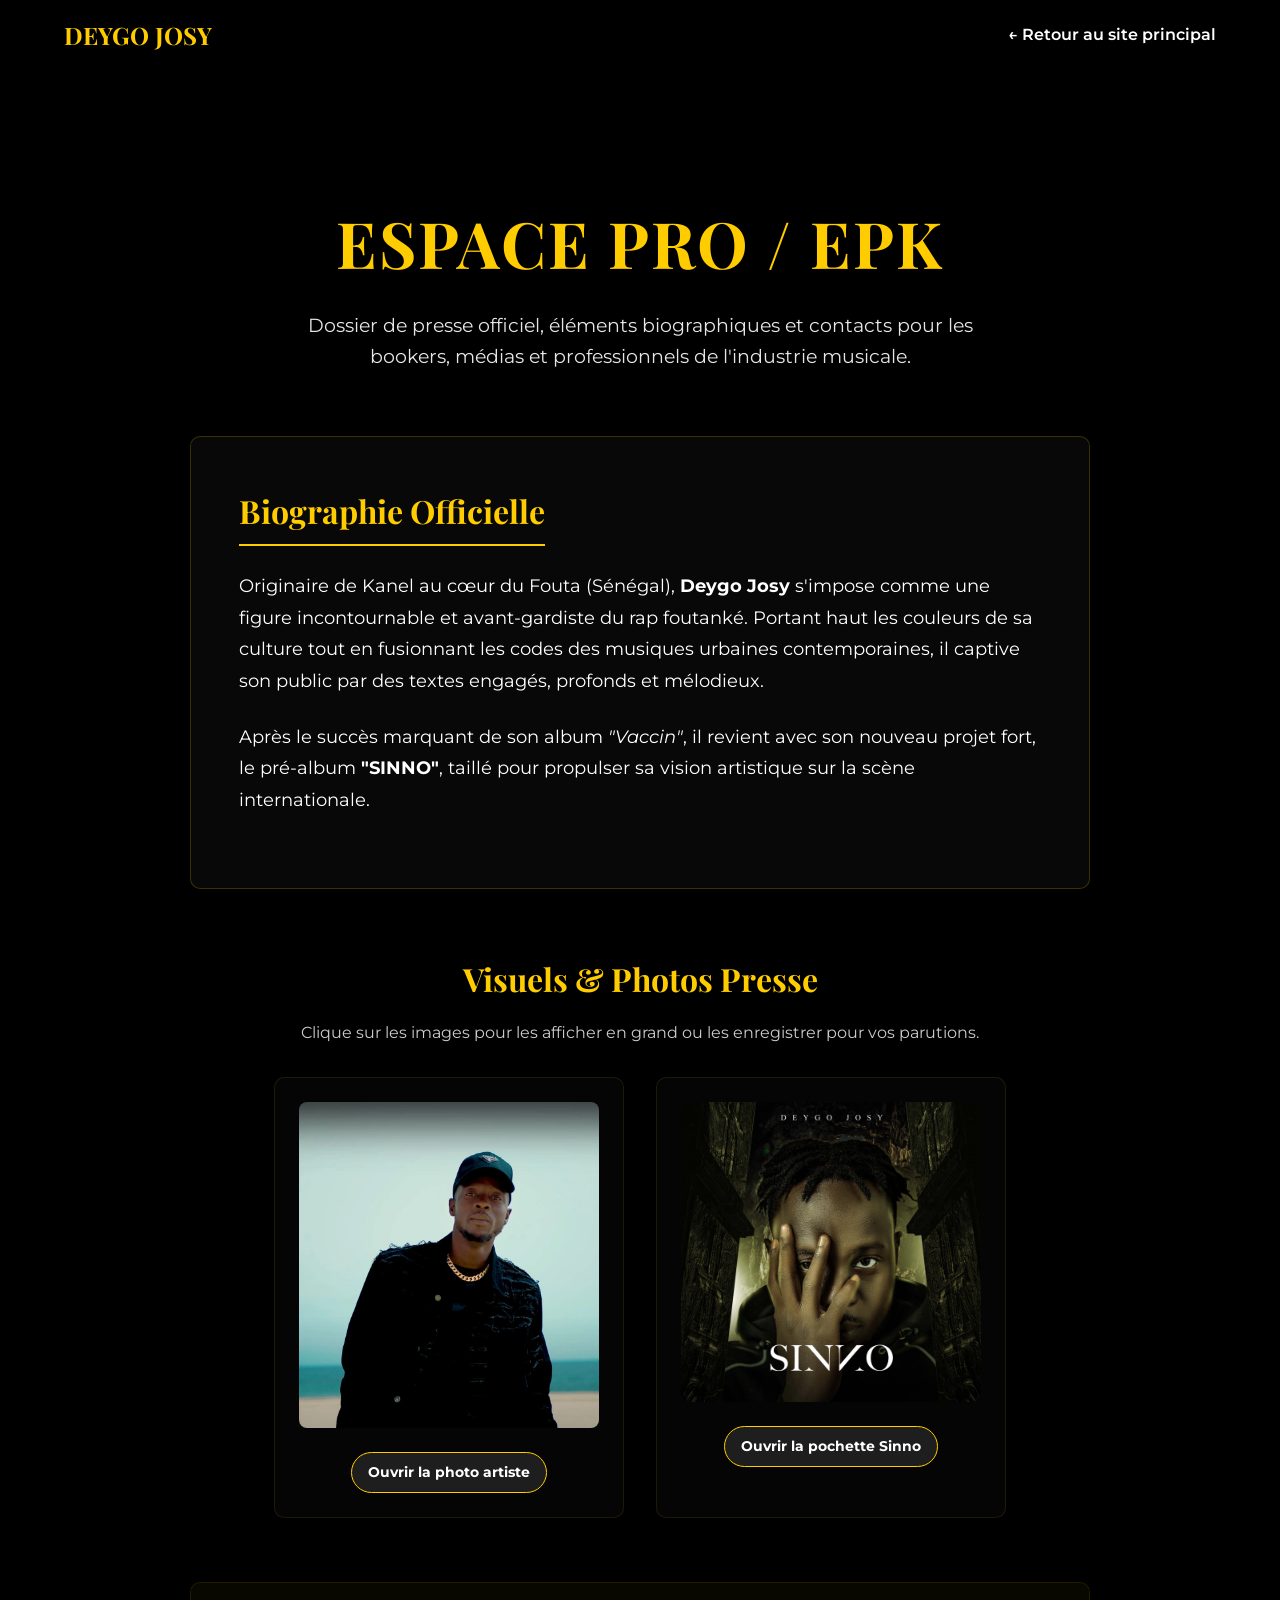
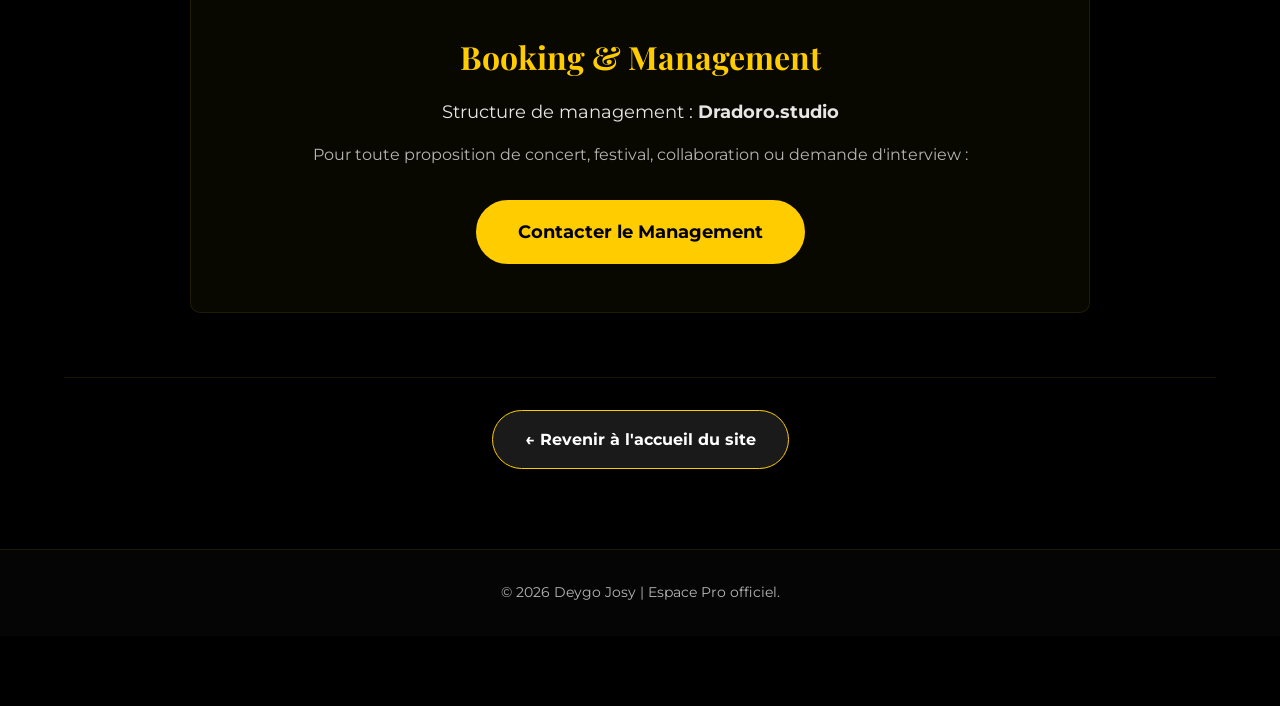
==== epk.html @ 1f8e326c "Add files via upload" ====
<!DOCTYPE html>
<html lang="fr" class="no-js">
<head>
    <meta charset="UTF-8">
    <meta name="viewport" content="width=device-width, initial-scale=1.0, maximum-scale=1.0, user-scalable=no">
    <title>Espace Pro & EPK | Deygo Josy</title>
    <meta name="description" content="Kit de presse officiel, biographie, éléments visuels et contacts professionnels pour les bookers, médias et organisateurs de concerts de Deygo Josy.">
    <meta name="theme-color" content="#000000">

    <link rel="stylesheet" href="style.css">
    <link rel="stylesheet" href="https://fonts.googleapis.com/css2?family=Montserrat:wght@400;700&family=Playfair+Display:wght@700&display=swap">
</head>
<body>
    <header>
        <div class="logo">
            <a href="index.html" style="color: var(--primary-color); text-decoration: none; font-family: var(--font-heading); font-size: 1.5rem; font-weight: bold;">DEYGO JOSY</a>
        </div>
        <nav class="main-nav" aria-label="Navigation secondaire">
            <ul>
                <li><a href="index.html">← Retour au site principal</a></li>
            </ul>
        </nav>
    </header>

    <main style="padding: 7rem 5% 5rem 5%;">
        <!-- Hero EPK -->
        <section style="text-align: center; margin-bottom: 4rem;">
            <h1 style="font-family: var(--font-heading); font-size: clamp(2.5rem, 5vw, 4rem); color: var(--primary-color); margin-bottom: 1rem; letter-spacing: 2px;">ESPACE PRO / EPK</h1>
            <p style="font-size: 1.2rem; opacity: 0.9; max-width: 700px; margin: 0 auto; line-height: 1.6;">Dossier de presse officiel, éléments biographiques et contacts pour les bookers, médias et professionnels de l'industrie musicale.</p>
        </section>

        <!-- Biographie Officielle -->
        <section style="max-width: 900px; margin: 0 auto 4rem auto; background: rgba(255,255,255,0.03); padding: 3rem; border-radius: var(--border-radius); border: 1px solid rgba(255,204,0,0.2);">
            <h2 style="font-family: var(--font-heading); color: var(--primary-color); font-size: 2rem; margin-bottom: 1.5rem; border-bottom: 2px solid var(--primary-color); display: inline-block; padding-bottom: 0.5rem;">Biographie Officielle</h2>
            <p style="margin-bottom: 1.5rem; line-height: 1.8; font-size: 1.1rem;">Originaire de Kanel au cœur du Fouta (Sénégal), <strong>Deygo Josy</strong> s'impose comme une figure incontournable et avant-gardiste du rap foutanké. Portant haut les couleurs de sa culture tout en fusionnant les codes des musiques urbaines contemporaines, il captive son public par des textes engagés, profonds et mélodieux.</p>
            <p style="margin-bottom: 1.5rem; line-height: 1.8; font-size: 1.1rem;">Après le succès marquant de son album <em>"Vaccin"</em>, il revient avec son nouveau projet fort, le pré-album <strong>"SINNO"</strong>, taillé pour propulser sa vision artistique sur la scène internationale.</p>
        </section>

        <!-- Section Visuels & Téléchargements HD -->
        <section style="max-width: 900px; margin: 0 auto 4rem auto; text-align: center;">
            <h2 style="font-family: var(--font-heading); color: var(--primary-color); font-size: 2rem; margin-bottom: 1rem;">Visuels & Photos Presse</h2>
            <p style="margin-bottom: 2rem; opacity: 0.8;">Clique sur les images pour les afficher en grand ou les enregistrer pour vos parutions.</p>
            
            <div style="display: flex; justify-content: center; gap: 2rem; flex-wrap: wrap;">
                <div style="flex: 1; min-width: 250px; max-width: 350px; background: rgba(255,255,255,0.02); padding: 1.5rem; border-radius: var(--border-radius); border: 1px solid rgba(255,204,0,0.1);">
                    <img src="images/deygo-josy.webp" alt="Deygo Josy Presse" style="width: 100%; border-radius: 8px; margin-bottom: 1rem;">
                    <a href="images/deygo-josy.webp" target="_blank" class="btn" style="background: rgba(255,255,255,0.1); color: white; font-size: 0.9rem; padding: 0.5rem 1rem; border: 1px solid var(--primary-color);">Ouvrir la photo artiste</a>
                </div>
                <div style="flex: 1; min-width: 250px; max-width: 350px; background: rgba(255,255,255,0.02); padding: 1.5rem; border-radius: var(--border-radius); border: 1px solid rgba(255,204,0,0.1);">
                    <img src="images/album-cover.webp" alt="Pochette Sinno" style="width: 100%; border-radius: 8px; margin-bottom: 1rem;">
                    <a href="images/album-cover.webp" target="_blank" class="btn" style="background: rgba(255,255,255,0.1); color: white; font-size: 0.9rem; padding: 0.5rem 1rem; border: 1px solid var(--primary-color);">Ouvrir la pochette Sinno</a>
                </div>
            </div>
        </section>

        <!-- Section Contacts Pro & Management -->
        <section style="max-width: 900px; margin: 0 auto 4rem auto; text-align: center; background: rgba(255,204,0,0.03); padding: 3rem; border-radius: var(--border-radius); border: 1px solid rgba(255,204,0,0.1);">
            <h2 style="font-family: var(--font-heading); color: var(--primary-color); font-size: 2rem; margin-bottom: 1rem;">Booking & Management</h2>
            <p style="font-size: 1.1rem; margin-bottom: 1rem; opacity: 0.9;">Structure de management : <strong>Dradoro.studio</strong></p>
            <p style="font-size: 1rem; margin-bottom: 2rem; opacity: 0.7;">Pour toute proposition de concert, festival, collaboration ou demande d'interview :</p>
            <a href="mailto:contact@deygojosy.com" class="btn btn-preorder" style="font-size: 1.1rem; padding: 1rem 2.5rem;">Contacter le Management</a>
        </section>

        <!-- Bouton de retour en bas de page -->
        <div style="text-align: center; margin-top: 4rem; padding-top: 2rem; border-top: 1px solid rgba(255,204,0,0.1);">
            <a href="index.html" class="btn" style="background: rgba(255,255,255,0.1); color: white; border: 1px solid var(--primary-color);">← Revenir à l'accueil du site</a>
        </div>
    </main>

    <footer style="background: #050505; padding: 2rem 5%; text-align: center; border-top: 1px solid rgba(255,204,0,0.1);">
        <p style="font-size: 0.85rem; opacity: 0.7;">© 2026 Deygo Josy | Espace Pro officiel.</p>
    </footer>
</body>
</html>
---- style.css ----
:root {
    --primary-color: #ffcc00;
    --secondary-color: #000;
    --text-color: #fff;
    --bg-color: #000;
    --header-bg: rgba(0, 0, 0, 0.8);
    --transition: all 0.3s ease; 
    --font-main: "Montserrat", sans-serif;
    --font-heading: "Playfair Display", serif;
    --border-radius: 10px;
    --box-shadow: 0 10px 30px rgba(255, 204, 0, 0.2);
    --focus-outline-color: var(--primary-color);
}

/* ===== BASE ===== */
* {
    margin: 0;
    padding: 0;
    box-sizing: border-box;
    -webkit-tap-highlight-color: transparent;
}

html {
    scroll-behavior: smooth;
}

body {
    font-family: var(--font-main);
    background-color: var(--bg-color);
    color: var(--text-color);
    line-height: 1.6;
    overflow-x: hidden;
    padding-top: 80px; 
    padding-bottom: 70px; 
    -webkit-font-smoothing: antialiased;
    -moz-osx-font-smoothing: grayscale; 
}

a:focus-visible,
button:focus-visible,
input:focus-visible,
select:focus-visible,
textarea:focus-visible,
[tabindex]:not([tabindex="-1"]):focus-visible {
    outline: 3px solid var(--focus-outline-color);
    outline-offset: 2px;
    box-shadow: 0 0 0 5px rgba(255, 204, 0, 0.3); 
}

.sr-only {
    position: absolute;
    width: 1px;
    height: 1px;
    padding: 0;
    margin: -1px;
    overflow: hidden;
    clip: rect(0, 0, 0, 0);
    white-space: nowrap;
    border-width: 0;
}

/* ===== LOADER ===== */
.loader {
    position: fixed;
    top: 0;
    left: 0;
    width: 100%;
    height: 100%;
    background: var(--bg-color);
    display: flex;
    flex-direction: column; 
    justify-content: center;
    align-items: center;
    z-index: 9999;
    transition: opacity 0.5s ease, visibility 0.5s ease; 
}

.loader-spinner {
    border: 5px solid rgba(255, 204, 0, 0.3);
    border-radius: 50%;
    border-top: 5px solid var(--primary-color);
    width: 50px;
    height: 50px;
    animation: spin 1s linear infinite;
}

@keyframes spin {
    0% { transform: rotate(0deg); }
    100% { transform: rotate(360deg); }
}

/* ===== HEADER ===== */
header {
    position: fixed;
    top: 0;
    width: 100%;
    padding: 1rem 5%; 
    display: flex;
    justify-content: space-between; 
    align-items: center;
    background: var(--header-bg);
    backdrop-filter: blur(10px);
    -webkit-backdrop-filter: blur(10px);
    z-index: 1000;
    transition: padding 0.3s ease; 
}

.logo img {
    height: var(--logo-height, 50px); 
    transition: height 0.3s ease;
}

/* ===== MENU BURGER ===== */
.burger-menu { 
    display: flex; 
    margin-left: auto; 
    align-items: center;
}

.burger-btn {
    background: transparent;
    border: none;
    cursor: pointer;
    display: none; 
    flex-direction: column;
    justify-content: space-around; 
    width: 25px;
    height: 20px; 
    padding: 0;
    position: relative; 
    z-index: 1005; 
}

.burger-line {
    display: block;
    width: 100%;
    height: 2px;
    background: var(--text-color);
    transition: transform 0.3s ease, opacity 0.3s ease; 
    transform-origin: center;
}

.main-nav {
    z-index: 1004; 
}
.main-nav ul {
    display: flex;
    gap: 2rem;
    list-style: none;
}

.main-nav a {
    color: var(--text-color);
    text-decoration: none;
    font-weight: 600;
    position: relative;
    padding: 0.5rem 0;
    transition: color 0.3s ease; 
}

.main-nav a::after {
    content: "";
    position: absolute;
    bottom: 0;
    left: 0;
    width: 0;
    height: 2px;
    background: var(--primary-color);
    transition: width 0.3s ease;
}

.main-nav a:hover, .main-nav a:focus-visible {
    color: var(--primary-color); 
}
.main-nav a:hover::after, .main-nav a:focus-visible::after {
    width: 100%;
}

.burger-btn[aria-expanded="true"] .burger-line:nth-child(1) {
    transform: translateY(7px) rotate(45deg); 
}
.burger-btn[aria-expanded="true"] .burger-line:nth-child(2) {
    opacity: 0;
}
.burger-btn[aria-expanded="true"] .burger-line:nth-child(3) {
    transform: translateY(-7px) rotate(-45deg); 
}

.nav-overlay {
    position: fixed;
    top: 0;
    left: 0;
    width: 100%;
    height: 100%;
    background: rgba(0, 0, 0, 0.7);
    backdrop-filter: blur(3px);
    -webkit-backdrop-filter: blur(3px);
    z-index: 1003; 
    opacity: 0;
    visibility: hidden;
    transition: opacity 0.3s ease, visibility 0.3s ease;
}
.nav-overlay.active {
    opacity: 1;
    visibility: visible;
}

/* ===== HERO SECTION ===== */
.hero {
    min-height: 100vh;
    display: flex;
    align-items: center;
    justify-content: center;
    text-align: center;
    position: relative;
    background: linear-gradient(rgba(0, 0, 0, 0.7), rgba(0, 0, 0, 0.7)),
        url("images/background.webp") no-repeat center center/cover; 
    padding: 2rem 5%;
}

.hero h1 {
    font-family: var(--font-heading);
    font-size: clamp(2.5rem, 6vw, 4.5rem); 
    color: var(--text-color); 
    margin-bottom: 1rem;
    letter-spacing: 3px;
    line-height: 1.2;
    text-shadow: 2px 2px 4px rgba(0,0,0,0.5); 
}

.subtitle {
    font-size: clamp(1rem, 3vw, 1.3rem);
    opacity: 0.9;
    margin-bottom: 1.5rem;
}
#countdown { 
    display: inline-block; 
}

.cta-buttons {
    display: flex;
    gap: 1rem;
    justify-content: center;
    margin-top: 2rem;
    flex-wrap: wrap;
}

.btn {
    display: inline-block;
    padding: 1rem 2rem;
    border-radius: 50px;
    font-weight: 700;
    cursor: pointer;
    transition: var(--transition); 
    text-decoration: none;
    text-align: center;
    border: 2px solid transparent; 
    -webkit-appearance: none;
    -moz-appearance: none;
    appearance: none;
}

.btn-preorder {
    background: var(--primary-color);
    color: var(--secondary-color);
    border-color: var(--primary-color);
}

.btn:hover, .btn:focus-visible {
    transform: translateY(-3px);
    box-shadow: 0 5px 15px rgba(255, 204, 0, 0.4);
}
.btn-preorder:hover, .btn-preorder:focus-visible {
    background: #e6b800; 
    border-color: #e6b800;
}

/* ===== MUSIC SECTION ===== */
.music-section {
    padding: 4rem 5%;
}
.music-section h2 { 
    text-align: center;
    font-family: var(--font-heading);
    font-size: clamp(2rem, 5vw, 3rem);
    margin-bottom: 2rem;
    color: var(--primary-color);
}

.project-header {
    text-align: center;
    margin-bottom: 2.5rem;
}

.project-header h3 {
    font-family: var(--font-main);
    color: var(--text-color);
    font-size: 1.5rem;
    display: inline-block;
    border-bottom: 2px solid var(--primary-color);
    padding-bottom: 0.5rem;
    text-transform: uppercase;
    letter-spacing: 1px;
}

.track-grid {
    display: grid;
    grid-template-columns: repeat(auto-fit, minmax(280px, 1fr)); 
    gap: 2rem; 
}

.track-card {
    background: rgba(255, 255, 255, 0.05);
    padding: 1.5rem;
    border-radius: var(--border-radius);
    transition: transform 0.3s ease, background-color 0.3s ease; 
    cursor: pointer;
    display: flex;
    flex-direction: column;
    align-items: center; 
    text-align: center;
}

.track-card:hover, .track-card:focus-within { 
    transform: translateY(-5px) scale(1.02); 
    background: rgba(255, 255, 255, 0.1);
}
.track-card .track-number {
    font-size: 1.2rem;
    font-weight: bold;
    color: var(--primary-color);
    margin-bottom: 0.5rem;
}
.track-card h3 {
    font-family: var(--font-main);
    font-size: 1.3rem;
    margin-bottom: 1rem;
    color: var(--text-color);
}

.track-card .play-btn {
    background: var(--primary-color);
    color: var(--secondary-color);
    border: none;
    padding: 0.7rem 1.8rem; 
    border-radius: 50px;
    font-weight: 600;
    cursor: pointer;
    transition: opacity 0.3s ease, transform 0.3s ease; 
    margin-top: auto; 
    -webkit-appearance: none;
    -moz-appearance: none;
    appearance: none;
}

.track-card .play-btn:hover, .track-card .play-btn:focus-visible {
    opacity: 0.85;
    transform: scale(1.05);
}

/* ===== VIDEOS SECTION ===== */
.videos-section {
    padding: 4rem 5%;
    background: linear-gradient(to bottom, #111111, #000000);
}

.videos-section h2 {
    text-align: center;
    font-family: var(--font-heading);
    font-size: clamp(2rem, 5vw, 3rem);
    margin-bottom: 3rem;
    color: var(--primary-color);
}

.videos-grid.main-video {
    display: flex;
    justify-content: center;
    align-items: center;
    max-width: 900px; 
    margin: 0 auto 2rem auto; 
}

.secondary-videos-grid {
    display: grid;
    grid-template-columns: 1fr 1fr; 
    gap: 2rem;
    max-width: 750px; 
    margin: 0 auto;
}

.video-container {
    width: 100%;
    position: relative;
    padding-bottom: 56.25%; 
    height: 0;
    overflow: hidden;
    border-radius: var(--border-radius);
    box-shadow: 0 10px 30px rgba(0, 0, 0, 0.8);
    border: 2px solid rgba(255, 204, 0, 0.2);
    transition: transform 0.3s ease, box-shadow 0.3s ease;
}

.video-container:hover {
    transform: translateY(-5px);
    box-shadow: 0 15px 40px rgba(255, 204, 0, 0.15);
}

.video-container iframe {
    position: absolute;
    top: 0;
    left: 0;
    width: 100%;
    height: 100%;
}

/* ===== CONCERTS SECTION ===== */
.concerts-section {
    padding: 5rem 5%;
    background: #000000;
}

.concerts-section h2 {
    text-align: center;
    font-family: var(--font-heading);
    font-size: clamp(2rem, 5vw, 3rem);
    margin-bottom: 3rem;
    color: var(--primary-color);
}

.concerts-container {
    max-width: 900px;
    margin: 0 auto;
    background: rgba(255, 255, 255, 0.02);
    padding: 2rem;
    border-radius: var(--border-radius);
    border: 1px solid rgba(255, 204, 0, 0.1);
}

/* ===== ABOUT SECTION ===== */
.about-section {
    padding: 5rem 5%;
    background: linear-gradient(to bottom, #0a0a0a, #1a1a1a); 
    position: relative;
    overflow: hidden; 
}

.about-container {
    max-width: 1200px;
    margin: 0 auto;
    display: flex;
    align-items: center;
    gap: 4rem;
    position: relative;
    z-index: 2;
}

.artist-photo-wrapper {
    position: relative;
    flex: 1;
    max-width: 400px; 
}

.artist-photo {
    width: 100%;
    border-radius: 15px; 
    box-shadow: 0 15px 35px rgba(0, 0, 0, 0.6); 
    position: relative;
    z-index: 2;
    border: 3px solid var(--primary-color);
    transform: rotate(-3deg);
    transition: transform 0.5s cubic-bezier(0.25, 0.8, 0.25, 1); 
}

.artist-photo:hover, .artist-photo-wrapper:focus-within .artist-photo { 
    transform: rotate(0deg) scale(1.03);
}

.photo-glow {
    position: absolute;
    width: 100%;
    height: 100%;
    background: radial-gradient(
        circle,
        rgba(255, 204, 0, 0.25) 0%, 
        rgba(255, 204, 0, 0) 70%
    );
    top: 50%; 
    left: 50%;
    transform: translate(-50%, -50%); 
    border-radius: 15px;
    animation: pulse 3s infinite alternate ease-in-out; 
    z-index: 1; 
}

.about-content {
    flex: 1.2; 
    color: white;
}

.about-content h2 {
    font-family: var(--font-heading);
    font-size: clamp(2.5rem, 5vw, 3.5rem);
    color: var(--primary-color);
    margin-bottom: 0.5rem;
    letter-spacing: 2px;
}

.gold-divider {
    width: 100px;
    height: 3px;
    background: var(--primary-color);
    margin: 1rem 0 1.5rem; 
}

.artist-origin {
    font-style: italic;
    opacity: 0.8;
    margin-bottom: 2rem;
    font-size: 1.1rem;
}

.bio-text p {
    margin-bottom: 1.5rem;
    line-height: 1.8;
    font-size: 1.1rem;
}

.bio-text strong {
    color: var(--primary-color);
    font-weight: 700; 
}

.cultural-pattern {
    margin-top: 2rem;
    height: 10px;
    background: repeating-linear-gradient(
        45deg, 
        var(--primary-color),
        var(--primary-color) 10px,
        transparent 10px,
        transparent 20px
    );
    opacity: 0.7;
}

/* ===== FOOTER ===== */
footer {
    background: #050505; 
    padding: 3rem 5%;
    text-align: center;
    border-top: 1px solid rgba(255,204,0,0.1); 
}

.contact-info {
    margin-bottom: 2.5rem;
}

.contact-info h3 {
    font-family: var(--font-heading);
    color: var(--primary-color);
    font-size: 1.3rem;
    margin-bottom: 0.5rem;
}

.contact-info a {
    color: var(--text-color);
    text-decoration: none;
    font-size: 1.1rem;
    transition: color 0.3s ease;
}

.contact-info a:hover, .contact-info a:focus-visible {
    color: var(--primary-color);
}

.social-links {
    display: flex;
    justify-content: center;
    gap: 1.5rem; 
    margin-bottom: 1.5rem; 
}

.social-links a { 
    display: inline-block; 
    border-radius: 50%; 
}
.social-links img {
    width: 40px;
    height: 40px;
    transition: transform 0.3s ease, opacity 0.3s ease; 
}

.social-links a:hover img, .social-links a:focus-visible img {
    transform: scale(1.15); 
    opacity: 0.8;
}

.copyright {
    font-size: 0.85rem; 
    opacity: 0.7;
}

/* --- MINI LECTEUR PERSISTANT --- */
.mini-player {
    position: fixed;
    bottom: 0;
    left: 0;
    width: 100%;
    height: 70px; 
    background: rgba(10, 10, 10, 0.95); 
    backdrop-filter: blur(10px);
    -webkit-backdrop-filter: blur(10px);
    z-index: 1002;
    display: flex;
    align-items: center;
    justify-content: space-between;
    padding: 0 1rem; 
    border-top: 1px solid var(--primary-color);
    transition: opacity 0.4s ease, transform 0.4s ease; 
    opacity: 0;
    transform: translateY(100%); 
    pointer-events: none;
    cursor: pointer;
}

.mini-player.active {
    opacity: 1;
    transform: translateY(0); 
    pointer-events: all;
}

.mini-player .track-info {
    display: flex; 
    align-items: center; 
    flex-grow: 1;
    gap: 10px;
    overflow: hidden; 
}

.mini-player .track-cover {
    width: 50px; 
    height: 50px;
    border-radius: 4px; 
    object-fit: cover; 
    flex-shrink: 0; 
}

.mini-player .track-info div { 
    display: flex;
    flex-direction: column;
    justify-content: center; 
    overflow: hidden; 
}

.mini-player h4 {
    margin: 0;
    font-size: 0.9em;
    color: var(--text-color);
    white-space: nowrap;
    overflow: hidden;
    text-overflow: ellipsis;
}

.mini-player p {
    margin: 0;
    font-size: 0.75em;
    color: rgba(255, 255, 255, 0.7); 
    white-space: nowrap;
}

.mini-player .play-pause-btn {
    background: none;
    border: none;
    color: var(--primary-color);
    font-size: 2rem;
    cursor: pointer;
    margin-left: 1rem; 
    padding: 0.5rem; 
    transition: transform 0.2s ease, color 0.2s ease;
    line-height: 1; 
}

.mini-player .play-pause-btn:hover, .mini-player .play-pause-btn:focus-visible {
    transform: scale(1.1);
    color: #fff; 
}

/* --- LECTEUR COMPLET STYLE SPOTIFY --- */
.spotify-player {
    position: fixed;
    top: 0; 
    left: 0;
    width: 100%;
    height: 100%;
    background: rgba(0, 0, 0, 0.97); 
    backdrop-filter: blur(20px); 
    -webkit-backdrop-filter: blur(20px);
    padding: 2rem; 
    z-index: 1003;
    transition: opacity 0.4s ease-out, transform 0.4s ease-out; 
    opacity: 0;
    transform: scale(1.1); 
    pointer-events: none;
    display: flex;
    flex-direction: column;
    align-items: center;
    justify-content: center;
}

.spotify-player.active {
    opacity: 1;
    transform: scale(1);
    pointer-events: all;
}

.spotify-player .player-content {
    max-width: 500px; 
    width: 90%; 
    background: rgba(20, 20, 20, 0.5); 
    padding: 2rem;
    border-radius: var(--border-radius);
    box-shadow: 0 10px 40px rgba(0,0,0,0.5);
    display: flex;
    flex-direction: column;
    gap: 1.5rem;
    align-items: center;
    position: relative; 
}

.spotify-player .close-player {
    background: none;
    border: none;
    color: white;
    font-size: 2.2rem;
    position: absolute;
    top: 1rem;
    right: 1rem;
    cursor: pointer;
    transition: transform 0.3s ease, color 0.3s ease;
    z-index: 10; 
    padding: 0.5rem; 
    line-height: 1;
}

.spotify-player .close-player:hover, .spotify-player .close-player:focus-visible {
    color: var(--primary-color);
    transform: rotate(90deg) scale(1.1);
}

.spotify-player .track-info {
    display: flex;
    flex-direction: column;
    align-items: center;
    gap: 1rem;
    margin-bottom: 1rem; 
    text-align: center;
}

.spotify-player .track-cover {
    width: 150px; 
    height: 150px;
    border-radius: var(--border-radius);
    box-shadow: 0 8px 25px rgba(0, 0, 0, 0.5); 
    object-fit: cover; 
    margin-bottom: 1rem; 
}

.spotify-player .track-info h3 { 
    font-size: clamp(1.5rem, 4vw, 2em);
    margin-top: 0; 
    color: var(--text-color);
}

.spotify-player .track-info p { 
    font-size: clamp(1rem, 3vw, 1.2em);
    color: rgba(255, 255, 255, 0.8);
    margin-top: -0.5rem; 
}

#playerAudio { 
    width: 100%;
    max-width: 400px; 
    margin-top: 1rem;
}

#playerAudio::-webkit-media-controls-panel,
#playerAudio::-webkit-media-controls-enclosure,
#playerAudio::-webkit-media-controls {
    display: none !important;
    -webkit-appearance: none;
}

.spotify-player .player-controls {
    display: flex;
    justify-content: center;
    align-items: center; 
    gap: 2rem; 
    margin-top: 1rem; 
    width: 100%;
}

.spotify-player .control-btn {
    background: none;
    border: none;
    color: white;
    font-size: 1.8rem; 
    cursor: pointer;
    transition: color 0.3s ease, transform 0.3s ease;
    padding: 0.5rem; 
    line-height: 1;
}
.spotify-player .control-btn:hover, .spotify-player .control-btn:focus-visible {
    color: var(--primary-color);
}

.spotify-player .play-pause-btn {  
    font-size: 3.5rem; 
    color: var(--primary-color);
}
.spotify-player .play-pause-btn:hover, .spotify-player .play-pause-btn:focus-visible {
    transform: scale(1.1); 
}

/* ===== MEDIA QUERIES ===== */
@media (max-width: 768px) {
    body {
        padding-top: 70px; 
        padding-bottom: 60px; 
    }

    .burger-btn {
        display: flex; 
    }

    .main-nav { 
        position: fixed;
        top: 0;
        right: -100%; 
        width: min(80vw, 300px); 
        height: 100vh;
        background: var(--header-bg); 
        backdrop-filter: blur(15px); 
        -webkit-backdrop-filter: blur(15px);
        padding: 6rem 2rem 2rem; 
        transition: right 0.4s ease-in-out;
    }
    .main-nav[aria-hidden="false"] { 
        right: 0;
        box-shadow: -5px 0 15px rgba(0,0,0,0.2); 
    }
    .main-nav ul {
        flex-direction: column;
        gap: 1.5rem;
        align-items: flex-start; 
    }
    .main-nav a {
        font-size: 1.2rem;
        padding: 0.5rem; 
        display: block; 
    }

    .hero h1 { font-size: clamp(2rem, 10vw, 3rem); }
    .subtitle { font-size: clamp(0.9rem, 4vw, 1.1rem); }
    .cta-buttons { flex-direction: column; align-items: center; }
    .btn { width: 100%; max-width: 300px; padding: 0.8rem 1.5rem; }

    .music-section h2 { font-size: clamp(1.8rem, 6vw, 2.5rem); }
    .track-grid { grid-template-columns: 1fr; gap: 1.5rem; } 

    .videos-section { padding: 3rem 5%; }
    .videos-section h2 { font-size: clamp(1.8rem, 6vw, 2.5rem); }

    .secondary-videos-grid {
        grid-template-columns: 1fr; 
        gap: 1.5rem;
    }

    .about-section { padding: 3rem 5%; }
    .about-container { flex-direction: column; gap: 2.5rem; }
    .artist-photo-wrapper { max-width: 280px; }
    .about-content { text-align: center; }
    .about-content h2 { font-size: clamp(2rem, 7vw, 2.5rem); }
    .gold-divider { margin: 1rem auto; }

    .mini-player { height: 60px; padding: 0 0.8rem; }
    .mini-player .track-cover { width: 40px; height: 40px; }
    .mini-player h4 { font-size: 0.8em; }
    .mini-player p { font-size: 0.7em; }
    .mini-player .play-pause-btn { font-size: 1.8rem; }

    .spotify-player { padding: 1rem; } 
    .spotify-player .player-content { padding: 1.5rem; gap: 1rem; width: 100%; }
    .spotify-player .close-player { font-size: 2rem; top: 0.8rem; right: 0.8rem; }
    .spotify-player .track-cover { width: clamp(120px, 50vw, 180px); height: clamp(120px, 50vw, 180px); }
    .spotify-player .track-info h3 { font-size: clamp(1.3em, 5vw, 1.8em); }
    .spotify-player .track-info p { font-size: clamp(0.9em, 4vw, 1.1em); }
    .spotify-player .player-controls { gap: 1.5rem; margin-top: 1rem; }
    .spotify-player .control-btn { font-size: 1.6rem; }
    .spotify-player .play-pause-btn { font-size: 3rem; }
}

@media (max-width: 480px) {
    body { padding-top: 60px; } 
    .hero { padding-top: 4rem; }
    .hero h1 { letter-spacing: 2px; }

    .about-content h2 { font-size: clamp(1.8rem, 6vw, 2.2rem); }
    .bio-text p { font-size: 0.95rem; }
    .artist-photo-wrapper { max-width: min(220px, 70vw); } 
    .artist-photo { transform: none !important; border-width: 2px; } 
    .cultural-pattern { height: 5px; }
}

@keyframes pulse {
    0% { opacity: 0.3; transform: scale(0.95); } 
    50% { opacity: 0.7; transform: scale(1.05); }
    100% { opacity: 0.3; transform: scale(0.95); }
}
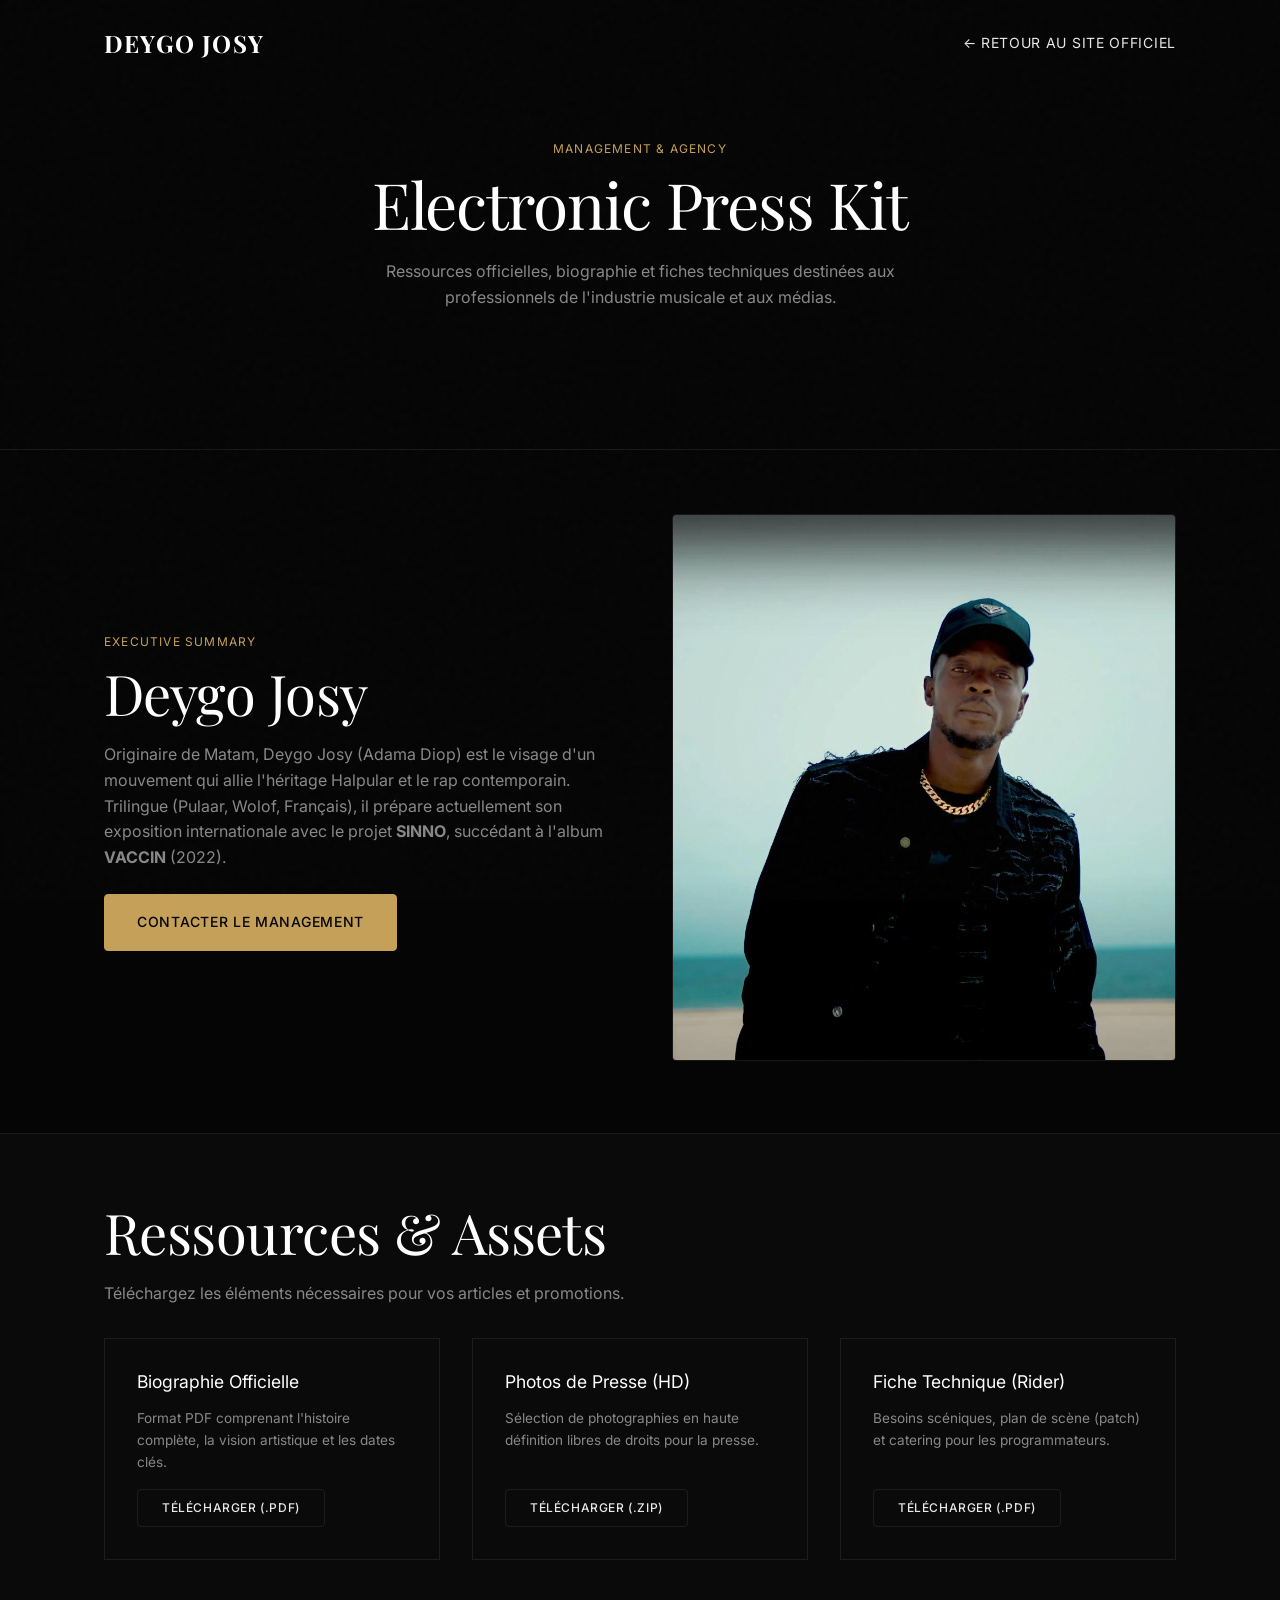
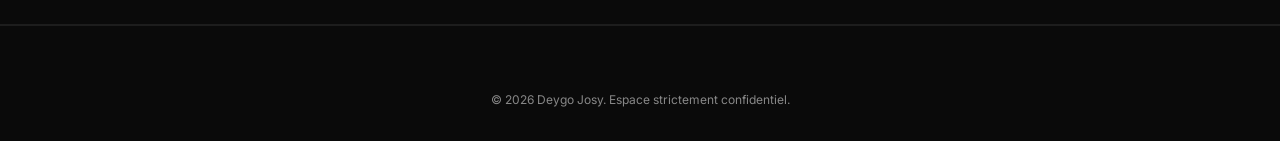
==== commit 98757837: "Add files via upload" ====
--- a/epk.html
+++ b/epk.html
@@ -1,74 +1,113 @@
 <!DOCTYPE html>
-<html lang="fr" class="no-js">
+<html lang="fr" dir="ltr">
 <head>
     <meta charset="UTF-8">
-    <meta name="viewport" content="width=device-width, initial-scale=1.0, maximum-scale=1.0, user-scalable=no">
-    <title>Espace Pro & EPK | Deygo Josy</title>
-    <meta name="description" content="Kit de presse officiel, biographie, éléments visuels et contacts professionnels pour les bookers, médias et organisateurs de concerts de Deygo Josy.">
-    <meta name="theme-color" content="#000000">
+    <meta name="viewport" content="width=device-width, initial-scale=1.0, viewport-fit=cover">
+    
+    <title>Deygo Josy | Espace Pro & EPK</title>
+    <meta name="description" content="Espace professionnel, dossier de presse (EPK) et ressources médias de Deygo Josy.">
+    <meta name="robots" content="noindex, nofollow"> <!-- On évite que Google indexe les fichiers pro privés -->
+    <meta name="theme-color" content="#050505">
 
+    <link rel="icon" href="images/favicon.webp" type="image/webp">
+    
+    <!-- Typographie -->
+    <link rel="preconnect" href="https://fonts.googleapis.com">
+    <link rel="preconnect" href="https://fonts.gstatic.com" crossorigin>
+    <link href="https://fonts.googleapis.com/css2?family=Inter:wght@300;400;500;600&family=Playfair+Display:ital,wght@0,400;0,600;0,700;1,400&display=swap" rel="stylesheet">
+
+    <!-- CSS -->
     <link rel="stylesheet" href="style.css">
-    <link rel="stylesheet" href="https://fonts.googleapis.com/css2?family=Montserrat:wght@400;700&family=Playfair+Display:wght@700&display=swap">
+    
+    <style>
+        /* Styles spécifiques pour l'EPK sans surcharger le fichier CSS principal */
+        .epk-hero { min-height: 50vh; display: flex; align-items: center; justify-content: center; text-align: center; border-bottom: 1px solid var(--color-border); }
+        .epk-hero h1 { font-size: clamp(2rem, 5vw, 4rem); }
+        .epk-section { padding: 4rem 0; border-bottom: 1px solid var(--color-border); }
+        .asset-grid { display: grid; grid-template-columns: repeat(auto-fit, minmax(250px, 1fr)); gap: 2rem; margin-top: 2rem; }
+        .asset-card { background: var(--color-bg-alt); padding: 2rem; border: 1px solid var(--color-border); display: flex; flex-direction: column; gap: 1rem; align-items: flex-start; }
+        .asset-card h3 { font-family: var(--font-body); font-size: 1.1rem; margin-bottom: 0; }
+        .asset-card p { font-size: 0.85rem; color: var(--color-text-muted); flex-grow: 1; }
+    </style>
 </head>
-<body>
-    <header>
-        <div class="logo">
-            <a href="index.html" style="color: var(--primary-color); text-decoration: none; font-family: var(--font-heading); font-size: 1.5rem; font-weight: bold;">DEYGO JOSY</a>
+<body class="loading">
+
+    <div class="noise-overlay" aria-hidden="true"></div>
+
+    <!-- Navigation simplifiée pour l'espace pro -->
+    <header class="site-header" id="header">
+        <div class="nav-container">
+            <a href="index.html" class="brand-logo">DEYGO JOSY</a>
+            <nav id="main-nav" class="main-nav">
+                <ul class="nav-list">
+                    <li><a href="index.html" class="nav-link">← Retour au site officiel</a></li>
+                </ul>
+            </nav>
         </div>
-        <nav class="main-nav" aria-label="Navigation secondaire">
-            <ul>
-                <li><a href="index.html">← Retour au site principal</a></li>
-            </ul>
-        </nav>
     </header>
 
-    <main style="padding: 7rem 5% 5rem 5%;">
-        <!-- Hero EPK -->
-        <section style="text-align: center; margin-bottom: 4rem;">
-            <h1 style="font-family: var(--font-heading); font-size: clamp(2.5rem, 5vw, 4rem); color: var(--primary-color); margin-bottom: 1rem; letter-spacing: 2px;">ESPACE PRO / EPK</h1>
-            <p style="font-size: 1.2rem; opacity: 0.9; max-width: 700px; margin: 0 auto; line-height: 1.6;">Dossier de presse officiel, éléments biographiques et contacts pour les bookers, médias et professionnels de l'industrie musicale.</p>
+    <main>
+        <section class="epk-hero">
+            <div class="container fade-up">
+                <span class="section-label">Management & Agency</span>
+                <h1>Electronic Press Kit</h1>
+                <p style="color: var(--color-text-muted); max-width: 600px; margin: 1rem auto 0;">Ressources officielles, biographie et fiches techniques destinées aux professionnels de l'industrie musicale et aux médias.</p>
+            </div>
         </section>
 
-        <!-- Biographie Officielle -->
-        <section style="max-width: 900px; margin: 0 auto 4rem auto; background: rgba(255,255,255,0.03); padding: 3rem; border-radius: var(--border-radius); border: 1px solid rgba(255,204,0,0.2);">
-            <h2 style="font-family: var(--font-heading); color: var(--primary-color); font-size: 2rem; margin-bottom: 1.5rem; border-bottom: 2px solid var(--primary-color); display: inline-block; padding-bottom: 0.5rem;">Biographie Officielle</h2>
-            <p style="margin-bottom: 1.5rem; line-height: 1.8; font-size: 1.1rem;">Originaire de Kanel au cœur du Fouta (Sénégal), <strong>Deygo Josy</strong> s'impose comme une figure incontournable et avant-gardiste du rap foutanké. Portant haut les couleurs de sa culture tout en fusionnant les codes des musiques urbaines contemporaines, il captive son public par des textes engagés, profonds et mélodieux.</p>
-            <p style="margin-bottom: 1.5rem; line-height: 1.8; font-size: 1.1rem;">Après le succès marquant de son album <em>"Vaccin"</em>, il revient avec son nouveau projet fort, le pré-album <strong>"SINNO"</strong>, taillé pour propulser sa vision artistique sur la scène internationale.</p>
-        </section>
-
-        <!-- Section Visuels & Téléchargements HD -->
-        <section style="max-width: 900px; margin: 0 auto 4rem auto; text-align: center;">
-            <h2 style="font-family: var(--font-heading); color: var(--primary-color); font-size: 2rem; margin-bottom: 1rem;">Visuels & Photos Presse</h2>
-            <p style="margin-bottom: 2rem; opacity: 0.8;">Clique sur les images pour les afficher en grand ou les enregistrer pour vos parutions.</p>
-            
-            <div style="display: flex; justify-content: center; gap: 2rem; flex-wrap: wrap;">
-                <div style="flex: 1; min-width: 250px; max-width: 350px; background: rgba(255,255,255,0.02); padding: 1.5rem; border-radius: var(--border-radius); border: 1px solid rgba(255,204,0,0.1);">
-                    <img src="images/deygo-josy.webp" alt="Deygo Josy Presse" style="width: 100%; border-radius: 8px; margin-bottom: 1rem;">
-                    <a href="images/deygo-josy.webp" target="_blank" class="btn" style="background: rgba(255,255,255,0.1); color: white; font-size: 0.9rem; padding: 0.5rem 1rem; border: 1px solid var(--primary-color);">Ouvrir la photo artiste</a>
+        <section class="epk-section">
+            <div class="container layout-split">
+                <div class="fade-up">
+                    <span class="section-label">Executive Summary</span>
+                    <h2>Deygo Josy</h2>
+                    <p style="color: var(--color-text-muted); margin-bottom: 1.5rem;">Originaire de Matam, Deygo Josy (Adama Diop) est le visage d'un mouvement qui allie l'héritage Halpular et le rap contemporain. Trilingue (Pulaar, Wolof, Français), il prépare actuellement son exposition internationale avec le projet <strong>SINNO</strong>, succédant à l'album <strong>VACCIN</strong> (2022).</p>
+                    <a href="mailto:contact@deygojosy.com" class="btn btn-primary">Contacter le Management</a>
                 </div>
-                <div style="flex: 1; min-width: 250px; max-width: 350px; background: rgba(255,255,255,0.02); padding: 1.5rem; border-radius: var(--border-radius); border: 1px solid rgba(255,204,0,0.1);">
-                    <img src="images/album-cover.webp" alt="Pochette Sinno" style="width: 100%; border-radius: 8px; margin-bottom: 1rem;">
-                    <a href="images/album-cover.webp" target="_blank" class="btn" style="background: rgba(255,255,255,0.1); color: white; font-size: 0.9rem; padding: 0.5rem 1rem; border: 1px solid var(--primary-color);">Ouvrir la pochette Sinno</a>
+                <div class="fade-up" style="transition-delay: 0.2s;">
+                    <img src="images/deygo-josy.webp" alt="Deygo Josy Press Photo" style="width: 100%; border-radius: var(--radius-sm); border: 1px solid var(--color-border); filter: grayscale(10%);">
                 </div>
             </div>
         </section>
 
-        <!-- Section Contacts Pro & Management -->
-        <section style="max-width: 900px; margin: 0 auto 4rem auto; text-align: center; background: rgba(255,204,0,0.03); padding: 3rem; border-radius: var(--border-radius); border: 1px solid rgba(255,204,0,0.1);">
-            <h2 style="font-family: var(--font-heading); color: var(--primary-color); font-size: 2rem; margin-bottom: 1rem;">Booking & Management</h2>
-            <p style="font-size: 1.1rem; margin-bottom: 1rem; opacity: 0.9;">Structure de management : <strong>Dradoro.studio</strong></p>
-            <p style="font-size: 1rem; margin-bottom: 2rem; opacity: 0.7;">Pour toute proposition de concert, festival, collaboration ou demande d'interview :</p>
-            <a href="mailto:contact@deygojosy.com" class="btn btn-preorder" style="font-size: 1.1rem; padding: 1rem 2.5rem;">Contacter le Management</a>
+        <section class="epk-section bg-alt">
+            <div class="container">
+                <div class="fade-up">
+                    <h2>Ressources & Assets</h2>
+                    <p style="color: var(--color-text-muted);">Téléchargez les éléments nécessaires pour vos articles et promotions.</p>
+                </div>
+
+                <div class="asset-grid fade-up">
+                    <div class="asset-card">
+                        <h3>Biographie Officielle</h3>
+                        <p>Format PDF comprenant l'histoire complète, la vision artistique et les dates clés.</p>
+                        <!-- Remplace le # par le lien de ton vrai fichier PDF -->
+                        <a href="#" class="btn btn-outline btn-small" download>Télécharger (.pdf)</a>
+                    </div>
+                    <div class="asset-card">
+                        <h3>Photos de Presse (HD)</h3>
+                        <p>Sélection de photographies en haute définition libres de droits pour la presse.</p>
+                        <!-- Remplace le # par le lien de ton fichier ZIP contenant les photos -->
+                        <a href="#" class="btn btn-outline btn-small" download>Télécharger (.zip)</a>
+                    </div>
+                    <div class="asset-card">
+                        <h3>Fiche Technique (Rider)</h3>
+                        <p>Besoins scéniques, plan de scène (patch) et catering pour les programmateurs.</p>
+                        <!-- Remplace le # par le lien de ton fichier PDF -->
+                        <a href="#" class="btn btn-outline btn-small" download>Télécharger (.pdf)</a>
+                    </div>
+                </div>
+            </div>
         </section>
-
-        <!-- Bouton de retour en bas de page -->
-        <div style="text-align: center; margin-top: 4rem; padding-top: 2rem; border-top: 1px solid rgba(255,204,0,0.1);">
-            <a href="index.html" class="btn" style="background: rgba(255,255,255,0.1); color: white; border: 1px solid var(--primary-color);">← Revenir à l'accueil du site</a>
-        </div>
     </main>
 
-    <footer style="background: #050505; padding: 2rem 5%; text-align: center; border-top: 1px solid rgba(255,204,0,0.1);">
-        <p style="font-size: 0.85rem; opacity: 0.7;">© 2026 Deygo Josy | Espace Pro officiel.</p>
+    <footer class="site-footer">
+        <div class="container">
+            <div class="footer-bottom" style="border-top: none; padding-top: 0;">
+                <p>&copy; <span id="current-year"></span> Deygo Josy. Espace strictement confidentiel.</p>
+            </div>
+        </div>
     </footer>
+
+    <script src="script.js"></script>
 </body>
 </html>
--- a/style.css
+++ b/style.css
@@ -1,918 +1,207 @@
+/* ==========================================================================
+   DEYGO JOSY - DESIGN SYSTEM & STYLES (PREMIUM AGENCY EDITION)
+   ========================================================================== */
+
 :root {
-    --primary-color: #ffcc00;
-    --secondary-color: #000;
-    --text-color: #fff;
-    --bg-color: #000;
-    --header-bg: rgba(0, 0, 0, 0.8);
-    --transition: all 0.3s ease; 
-    --font-main: "Montserrat", sans-serif;
-    --font-heading: "Playfair Display", serif;
-    --border-radius: 10px;
-    --box-shadow: 0 10px 30px rgba(255, 204, 0, 0.2);
-    --focus-outline-color: var(--primary-color);
-}
-
-/* ===== BASE ===== */
-* {
-    margin: 0;
-    padding: 0;
-    box-sizing: border-box;
-    -webkit-tap-highlight-color: transparent;
-}
-
-html {
-    scroll-behavior: smooth;
-}
-
+    /* Color Palette */
+    --color-bg: #050505;          
+    --color-bg-alt: #0a0a0a;      
+    --color-text: #E8E8E8;        
+    --color-text-muted: #888888;
+    --color-primary: #C5A059;     
+    --color-primary-hover: #D4B26A;
+    --color-border: rgba(255, 255, 255, 0.08);
+    
+    /* Typography */
+    --font-heading: 'Playfair Display', serif;
+    --font-body: 'Inter', 'Montserrat', sans-serif;
+    
+    /* Spacing & Layout */
+    --space-sm: 1rem;
+    --space-md: 2rem;
+    --space-lg: 4rem;
+    --space-xl: 8rem;
+    --container-width: 1200px;
+    --radius-sm: 4px;
+    
+    /* Transitions */
+    --ease-out-expo: cubic-bezier(0.16, 1, 0.3, 1);
+    --transition-slow: 0.8s var(--ease-out-expo);
+    --transition-fast: 0.3s ease;
+}
+
+/* ==========================================================================
+   RESET & BASE
+   ========================================================================== */
+*, *::before, *::after { box-sizing: border-box; margin: 0; padding: 0; }
+html { scroll-behavior: smooth; font-size: 16px; }
 body {
-    font-family: var(--font-main);
-    background-color: var(--bg-color);
-    color: var(--text-color);
+    background-color: var(--color-bg);
+    color: var(--color-text);
+    font-family: var(--font-body);
     line-height: 1.6;
     overflow-x: hidden;
-    padding-top: 80px; 
-    padding-bottom: 70px; 
     -webkit-font-smoothing: antialiased;
-    -moz-osx-font-smoothing: grayscale; 
-}
-
-a:focus-visible,
-button:focus-visible,
-input:focus-visible,
-select:focus-visible,
-textarea:focus-visible,
-[tabindex]:not([tabindex="-1"]):focus-visible {
-    outline: 3px solid var(--focus-outline-color);
-    outline-offset: 2px;
-    box-shadow: 0 0 0 5px rgba(255, 204, 0, 0.3); 
-}
-
-.sr-only {
-    position: absolute;
-    width: 1px;
-    height: 1px;
-    padding: 0;
-    margin: -1px;
-    overflow: hidden;
-    clip: rect(0, 0, 0, 0);
-    white-space: nowrap;
-    border-width: 0;
-}
-
-/* ===== LOADER ===== */
-.loader {
-    position: fixed;
-    top: 0;
-    left: 0;
-    width: 100%;
-    height: 100%;
-    background: var(--bg-color);
-    display: flex;
-    flex-direction: column; 
-    justify-content: center;
-    align-items: center;
-    z-index: 9999;
-    transition: opacity 0.5s ease, visibility 0.5s ease; 
-}
-
-.loader-spinner {
-    border: 5px solid rgba(255, 204, 0, 0.3);
-    border-radius: 50%;
-    border-top: 5px solid var(--primary-color);
-    width: 50px;
-    height: 50px;
-    animation: spin 1s linear infinite;
-}
-
-@keyframes spin {
-    0% { transform: rotate(0deg); }
-    100% { transform: rotate(360deg); }
-}
-
-/* ===== HEADER ===== */
-header {
-    position: fixed;
-    top: 0;
-    width: 100%;
-    padding: 1rem 5%; 
-    display: flex;
-    justify-content: space-between; 
-    align-items: center;
-    background: var(--header-bg);
-    backdrop-filter: blur(10px);
-    -webkit-backdrop-filter: blur(10px);
-    z-index: 1000;
-    transition: padding 0.3s ease; 
-}
-
-.logo img {
-    height: var(--logo-height, 50px); 
-    transition: height 0.3s ease;
-}
-
-/* ===== MENU BURGER ===== */
-.burger-menu { 
-    display: flex; 
-    margin-left: auto; 
-    align-items: center;
-}
-
-.burger-btn {
-    background: transparent;
-    border: none;
-    cursor: pointer;
-    display: none; 
-    flex-direction: column;
-    justify-content: space-around; 
-    width: 25px;
-    height: 20px; 
-    padding: 0;
-    position: relative; 
-    z-index: 1005; 
-}
-
-.burger-line {
-    display: block;
-    width: 100%;
-    height: 2px;
-    background: var(--text-color);
-    transition: transform 0.3s ease, opacity 0.3s ease; 
-    transform-origin: center;
-}
-
-.main-nav {
-    z-index: 1004; 
-}
-.main-nav ul {
-    display: flex;
-    gap: 2rem;
-    list-style: none;
-}
-
-.main-nav a {
-    color: var(--text-color);
-    text-decoration: none;
-    font-weight: 600;
-    position: relative;
-    padding: 0.5rem 0;
-    transition: color 0.3s ease; 
-}
-
-.main-nav a::after {
-    content: "";
-    position: absolute;
-    bottom: 0;
-    left: 0;
-    width: 0;
-    height: 2px;
-    background: var(--primary-color);
-    transition: width 0.3s ease;
-}
-
-.main-nav a:hover, .main-nav a:focus-visible {
-    color: var(--primary-color); 
-}
-.main-nav a:hover::after, .main-nav a:focus-visible::after {
-    width: 100%;
-}
-
-.burger-btn[aria-expanded="true"] .burger-line:nth-child(1) {
-    transform: translateY(7px) rotate(45deg); 
-}
-.burger-btn[aria-expanded="true"] .burger-line:nth-child(2) {
-    opacity: 0;
-}
-.burger-btn[aria-expanded="true"] .burger-line:nth-child(3) {
-    transform: translateY(-7px) rotate(-45deg); 
-}
-
-.nav-overlay {
-    position: fixed;
-    top: 0;
-    left: 0;
-    width: 100%;
-    height: 100%;
-    background: rgba(0, 0, 0, 0.7);
-    backdrop-filter: blur(3px);
-    -webkit-backdrop-filter: blur(3px);
-    z-index: 1003; 
-    opacity: 0;
-    visibility: hidden;
-    transition: opacity 0.3s ease, visibility 0.3s ease;
-}
-.nav-overlay.active {
-    opacity: 1;
-    visibility: visible;
-}
-
-/* ===== HERO SECTION ===== */
-.hero {
-    min-height: 100vh;
-    display: flex;
-    align-items: center;
-    justify-content: center;
-    text-align: center;
-    position: relative;
-    background: linear-gradient(rgba(0, 0, 0, 0.7), rgba(0, 0, 0, 0.7)),
-        url("images/background.webp") no-repeat center center/cover; 
-    padding: 2rem 5%;
-}
-
-.hero h1 {
-    font-family: var(--font-heading);
-    font-size: clamp(2.5rem, 6vw, 4.5rem); 
-    color: var(--text-color); 
-    margin-bottom: 1rem;
-    letter-spacing: 3px;
-    line-height: 1.2;
-    text-shadow: 2px 2px 4px rgba(0,0,0,0.5); 
-}
-
-.subtitle {
-    font-size: clamp(1rem, 3vw, 1.3rem);
-    opacity: 0.9;
-    margin-bottom: 1.5rem;
-}
-#countdown { 
-    display: inline-block; 
-}
-
-.cta-buttons {
-    display: flex;
-    gap: 1rem;
-    justify-content: center;
-    margin-top: 2rem;
-    flex-wrap: wrap;
-}
-
+    -moz-osx-font-smoothing: grayscale;
+}
+
+.noise-overlay {
+    position: fixed; top: 0; left: 0; width: 100vw; height: 100vh;
+    background-image: url("data:image/svg+xml,%3Csvg viewBox='0 0 200 200' xmlns='http://www.w3.org/2000/svg'%3E%3Cfilter id='noiseFilter'%3E%3CfeTurbulence type='fractalNoise' baseFrequency='0.65' numOctaves='3' stitchTiles='stitch'/%3E%3C/filter%3E%3Crect width='100%25' height='100%25' filter='url(%23noiseFilter)'/%3E%3C/svg%3E");
+    opacity: 0.02; pointer-events: none; z-index: 9999;
+}
+
+h1, h2, h3, h4 { font-family: var(--font-heading); font-weight: 400; line-height: 1.2; margin-bottom: var(--space-sm); color: #fff; }
+h1 { font-size: clamp(3rem, 8vw, 6rem); letter-spacing: -0.02em; }
+h2 { font-size: clamp(2rem, 5vw, 3.5rem); letter-spacing: -0.01em; }
+h3 { font-size: clamp(1.25rem, 3vw, 1.75rem); }
+a { color: var(--color-text); text-decoration: none; transition: color var(--transition-fast); }
+a:hover { color: var(--color-primary); }
+ul { list-style: none; }
+
+.container { max-width: var(--container-width); margin: 0 auto; padding: 0 5%; }
+.section-padding { padding: var(--space-xl) 0; }
+.bg-alt { background-color: var(--color-bg-alt); }
+.layout-split { display: grid; grid-template-columns: 1fr 1fr; gap: var(--space-lg); align-items: center; }
+@media (max-width: 900px) { .layout-split { grid-template-columns: 1fr; } .layout-split.reverse { direction: rtl; } }
+.section-label { display: block; font-family: var(--font-body); text-transform: uppercase; font-size: 0.75rem; letter-spacing: 0.1em; color: var(--color-primary); margin-bottom: 0.5rem; }
+
+/* ==========================================================================
+   BUTTONS
+   ========================================================================== */
 .btn {
-    display: inline-block;
-    padding: 1rem 2rem;
-    border-radius: 50px;
-    font-weight: 700;
-    cursor: pointer;
-    transition: var(--transition); 
-    text-decoration: none;
-    text-align: center;
-    border: 2px solid transparent; 
-    -webkit-appearance: none;
-    -moz-appearance: none;
-    appearance: none;
-}
-
-.btn-preorder {
-    background: var(--primary-color);
-    color: var(--secondary-color);
-    border-color: var(--primary-color);
-}
-
-.btn:hover, .btn:focus-visible {
-    transform: translateY(-3px);
-    box-shadow: 0 5px 15px rgba(255, 204, 0, 0.4);
-}
-.btn-preorder:hover, .btn-preorder:focus-visible {
-    background: #e6b800; 
-    border-color: #e6b800;
-}
-
-/* ===== MUSIC SECTION ===== */
-.music-section {
-    padding: 4rem 5%;
-}
-.music-section h2 { 
-    text-align: center;
-    font-family: var(--font-heading);
-    font-size: clamp(2rem, 5vw, 3rem);
-    margin-bottom: 2rem;
-    color: var(--primary-color);
-}
-
-.project-header {
-    text-align: center;
-    margin-bottom: 2.5rem;
-}
-
-.project-header h3 {
-    font-family: var(--font-main);
-    color: var(--text-color);
-    font-size: 1.5rem;
-    display: inline-block;
-    border-bottom: 2px solid var(--primary-color);
-    padding-bottom: 0.5rem;
-    text-transform: uppercase;
-    letter-spacing: 1px;
-}
-
-.track-grid {
-    display: grid;
-    grid-template-columns: repeat(auto-fit, minmax(280px, 1fr)); 
-    gap: 2rem; 
-}
-
-.track-card {
-    background: rgba(255, 255, 255, 0.05);
-    padding: 1.5rem;
-    border-radius: var(--border-radius);
-    transition: transform 0.3s ease, background-color 0.3s ease; 
-    cursor: pointer;
-    display: flex;
-    flex-direction: column;
-    align-items: center; 
-    text-align: center;
-}
-
-.track-card:hover, .track-card:focus-within { 
-    transform: translateY(-5px) scale(1.02); 
-    background: rgba(255, 255, 255, 0.1);
-}
-.track-card .track-number {
-    font-size: 1.2rem;
-    font-weight: bold;
-    color: var(--primary-color);
-    margin-bottom: 0.5rem;
-}
-.track-card h3 {
-    font-family: var(--font-main);
-    font-size: 1.3rem;
-    margin-bottom: 1rem;
-    color: var(--text-color);
-}
-
-.track-card .play-btn {
-    background: var(--primary-color);
-    color: var(--secondary-color);
-    border: none;
-    padding: 0.7rem 1.8rem; 
-    border-radius: 50px;
-    font-weight: 600;
-    cursor: pointer;
-    transition: opacity 0.3s ease, transform 0.3s ease; 
-    margin-top: auto; 
-    -webkit-appearance: none;
-    -moz-appearance: none;
-    appearance: none;
-}
-
-.track-card .play-btn:hover, .track-card .play-btn:focus-visible {
-    opacity: 0.85;
-    transform: scale(1.05);
-}
-
-/* ===== VIDEOS SECTION ===== */
-.videos-section {
-    padding: 4rem 5%;
-    background: linear-gradient(to bottom, #111111, #000000);
-}
-
-.videos-section h2 {
-    text-align: center;
-    font-family: var(--font-heading);
-    font-size: clamp(2rem, 5vw, 3rem);
-    margin-bottom: 3rem;
-    color: var(--primary-color);
-}
-
-.videos-grid.main-video {
-    display: flex;
-    justify-content: center;
-    align-items: center;
-    max-width: 900px; 
-    margin: 0 auto 2rem auto; 
-}
-
-.secondary-videos-grid {
-    display: grid;
-    grid-template-columns: 1fr 1fr; 
-    gap: 2rem;
-    max-width: 750px; 
-    margin: 0 auto;
-}
-
-.video-container {
-    width: 100%;
-    position: relative;
-    padding-bottom: 56.25%; 
-    height: 0;
-    overflow: hidden;
-    border-radius: var(--border-radius);
-    box-shadow: 0 10px 30px rgba(0, 0, 0, 0.8);
-    border: 2px solid rgba(255, 204, 0, 0.2);
-    transition: transform 0.3s ease, box-shadow 0.3s ease;
-}
-
-.video-container:hover {
-    transform: translateY(-5px);
-    box-shadow: 0 15px 40px rgba(255, 204, 0, 0.15);
-}
-
-.video-container iframe {
-    position: absolute;
-    top: 0;
-    left: 0;
-    width: 100%;
-    height: 100%;
-}
-
-/* ===== CONCERTS SECTION ===== */
-.concerts-section {
-    padding: 5rem 5%;
-    background: #000000;
-}
-
-.concerts-section h2 {
-    text-align: center;
-    font-family: var(--font-heading);
-    font-size: clamp(2rem, 5vw, 3rem);
-    margin-bottom: 3rem;
-    color: var(--primary-color);
-}
-
-.concerts-container {
-    max-width: 900px;
-    margin: 0 auto;
-    background: rgba(255, 255, 255, 0.02);
-    padding: 2rem;
-    border-radius: var(--border-radius);
-    border: 1px solid rgba(255, 204, 0, 0.1);
-}
-
-/* ===== ABOUT SECTION ===== */
-.about-section {
-    padding: 5rem 5%;
-    background: linear-gradient(to bottom, #0a0a0a, #1a1a1a); 
-    position: relative;
-    overflow: hidden; 
-}
-
-.about-container {
-    max-width: 1200px;
-    margin: 0 auto;
-    display: flex;
-    align-items: center;
-    gap: 4rem;
-    position: relative;
-    z-index: 2;
-}
-
-.artist-photo-wrapper {
-    position: relative;
-    flex: 1;
-    max-width: 400px; 
-}
-
-.artist-photo {
-    width: 100%;
-    border-radius: 15px; 
-    box-shadow: 0 15px 35px rgba(0, 0, 0, 0.6); 
-    position: relative;
-    z-index: 2;
-    border: 3px solid var(--primary-color);
-    transform: rotate(-3deg);
-    transition: transform 0.5s cubic-bezier(0.25, 0.8, 0.25, 1); 
-}
-
-.artist-photo:hover, .artist-photo-wrapper:focus-within .artist-photo { 
-    transform: rotate(0deg) scale(1.03);
-}
-
-.photo-glow {
-    position: absolute;
-    width: 100%;
-    height: 100%;
-    background: radial-gradient(
-        circle,
-        rgba(255, 204, 0, 0.25) 0%, 
-        rgba(255, 204, 0, 0) 70%
-    );
-    top: 50%; 
-    left: 50%;
-    transform: translate(-50%, -50%); 
-    border-radius: 15px;
-    animation: pulse 3s infinite alternate ease-in-out; 
-    z-index: 1; 
-}
-
-.about-content {
-    flex: 1.2; 
-    color: white;
-}
-
-.about-content h2 {
-    font-family: var(--font-heading);
-    font-size: clamp(2.5rem, 5vw, 3.5rem);
-    color: var(--primary-color);
-    margin-bottom: 0.5rem;
-    letter-spacing: 2px;
-}
-
-.gold-divider {
-    width: 100px;
-    height: 3px;
-    background: var(--primary-color);
-    margin: 1rem 0 1.5rem; 
-}
-
-.artist-origin {
-    font-style: italic;
-    opacity: 0.8;
-    margin-bottom: 2rem;
-    font-size: 1.1rem;
-}
-
-.bio-text p {
-    margin-bottom: 1.5rem;
-    line-height: 1.8;
-    font-size: 1.1rem;
-}
-
-.bio-text strong {
-    color: var(--primary-color);
-    font-weight: 700; 
-}
-
-.cultural-pattern {
-    margin-top: 2rem;
-    height: 10px;
-    background: repeating-linear-gradient(
-        45deg, 
-        var(--primary-color),
-        var(--primary-color) 10px,
-        transparent 10px,
-        transparent 20px
-    );
-    opacity: 0.7;
-}
-
-/* ===== FOOTER ===== */
-footer {
-    background: #050505; 
-    padding: 3rem 5%;
-    text-align: center;
-    border-top: 1px solid rgba(255,204,0,0.1); 
-}
-
-.contact-info {
-    margin-bottom: 2.5rem;
-}
-
-.contact-info h3 {
-    font-family: var(--font-heading);
-    color: var(--primary-color);
-    font-size: 1.3rem;
-    margin-bottom: 0.5rem;
-}
-
-.contact-info a {
-    color: var(--text-color);
-    text-decoration: none;
-    font-size: 1.1rem;
-    transition: color 0.3s ease;
-}
-
-.contact-info a:hover, .contact-info a:focus-visible {
-    color: var(--primary-color);
-}
-
-.social-links {
-    display: flex;
-    justify-content: center;
-    gap: 1.5rem; 
-    margin-bottom: 1.5rem; 
-}
-
-.social-links a { 
-    display: inline-block; 
-    border-radius: 50%; 
-}
-.social-links img {
-    width: 40px;
-    height: 40px;
-    transition: transform 0.3s ease, opacity 0.3s ease; 
-}
-
-.social-links a:hover img, .social-links a:focus-visible img {
-    transform: scale(1.15); 
-    opacity: 0.8;
-}
-
-.copyright {
-    font-size: 0.85rem; 
-    opacity: 0.7;
-}
-
-/* --- MINI LECTEUR PERSISTANT --- */
-.mini-player {
-    position: fixed;
-    bottom: 0;
-    left: 0;
-    width: 100%;
-    height: 70px; 
-    background: rgba(10, 10, 10, 0.95); 
-    backdrop-filter: blur(10px);
-    -webkit-backdrop-filter: blur(10px);
-    z-index: 1002;
-    display: flex;
-    align-items: center;
-    justify-content: space-between;
-    padding: 0 1rem; 
-    border-top: 1px solid var(--primary-color);
-    transition: opacity 0.4s ease, transform 0.4s ease; 
-    opacity: 0;
-    transform: translateY(100%); 
-    pointer-events: none;
-    cursor: pointer;
-}
-
-.mini-player.active {
-    opacity: 1;
-    transform: translateY(0); 
-    pointer-events: all;
-}
-
-.mini-player .track-info {
-    display: flex; 
-    align-items: center; 
-    flex-grow: 1;
-    gap: 10px;
-    overflow: hidden; 
-}
-
-.mini-player .track-cover {
-    width: 50px; 
-    height: 50px;
-    border-radius: 4px; 
-    object-fit: cover; 
-    flex-shrink: 0; 
-}
-
-.mini-player .track-info div { 
-    display: flex;
-    flex-direction: column;
-    justify-content: center; 
-    overflow: hidden; 
-}
-
-.mini-player h4 {
-    margin: 0;
-    font-size: 0.9em;
-    color: var(--text-color);
-    white-space: nowrap;
-    overflow: hidden;
-    text-overflow: ellipsis;
-}
-
-.mini-player p {
-    margin: 0;
-    font-size: 0.75em;
-    color: rgba(255, 255, 255, 0.7); 
-    white-space: nowrap;
-}
-
-.mini-player .play-pause-btn {
-    background: none;
-    border: none;
-    color: var(--primary-color);
-    font-size: 2rem;
-    cursor: pointer;
-    margin-left: 1rem; 
-    padding: 0.5rem; 
-    transition: transform 0.2s ease, color 0.2s ease;
-    line-height: 1; 
-}
-
-.mini-player .play-pause-btn:hover, .mini-player .play-pause-btn:focus-visible {
-    transform: scale(1.1);
-    color: #fff; 
-}
-
-/* --- LECTEUR COMPLET STYLE SPOTIFY --- */
-.spotify-player {
-    position: fixed;
-    top: 0; 
-    left: 0;
-    width: 100%;
-    height: 100%;
-    background: rgba(0, 0, 0, 0.97); 
-    backdrop-filter: blur(20px); 
-    -webkit-backdrop-filter: blur(20px);
-    padding: 2rem; 
-    z-index: 1003;
-    transition: opacity 0.4s ease-out, transform 0.4s ease-out; 
-    opacity: 0;
-    transform: scale(1.1); 
-    pointer-events: none;
-    display: flex;
-    flex-direction: column;
-    align-items: center;
-    justify-content: center;
-}
-
-.spotify-player.active {
-    opacity: 1;
-    transform: scale(1);
-    pointer-events: all;
-}
-
-.spotify-player .player-content {
-    max-width: 500px; 
-    width: 90%; 
-    background: rgba(20, 20, 20, 0.5); 
-    padding: 2rem;
-    border-radius: var(--border-radius);
-    box-shadow: 0 10px 40px rgba(0,0,0,0.5);
-    display: flex;
-    flex-direction: column;
-    gap: 1.5rem;
-    align-items: center;
-    position: relative; 
-}
-
-.spotify-player .close-player {
-    background: none;
-    border: none;
-    color: white;
-    font-size: 2.2rem;
-    position: absolute;
-    top: 1rem;
-    right: 1rem;
-    cursor: pointer;
-    transition: transform 0.3s ease, color 0.3s ease;
-    z-index: 10; 
-    padding: 0.5rem; 
-    line-height: 1;
-}
-
-.spotify-player .close-player:hover, .spotify-player .close-player:focus-visible {
-    color: var(--primary-color);
-    transform: rotate(90deg) scale(1.1);
-}
-
-.spotify-player .track-info {
-    display: flex;
-    flex-direction: column;
-    align-items: center;
-    gap: 1rem;
-    margin-bottom: 1rem; 
-    text-align: center;
-}
-
-.spotify-player .track-cover {
-    width: 150px; 
-    height: 150px;
-    border-radius: var(--border-radius);
-    box-shadow: 0 8px 25px rgba(0, 0, 0, 0.5); 
-    object-fit: cover; 
-    margin-bottom: 1rem; 
-}
-
-.spotify-player .track-info h3 { 
-    font-size: clamp(1.5rem, 4vw, 2em);
-    margin-top: 0; 
-    color: var(--text-color);
-}
-
-.spotify-player .track-info p { 
-    font-size: clamp(1rem, 3vw, 1.2em);
-    color: rgba(255, 255, 255, 0.8);
-    margin-top: -0.5rem; 
-}
-
-#playerAudio { 
-    width: 100%;
-    max-width: 400px; 
-    margin-top: 1rem;
-}
-
-#playerAudio::-webkit-media-controls-panel,
-#playerAudio::-webkit-media-controls-enclosure,
-#playerAudio::-webkit-media-controls {
-    display: none !important;
-    -webkit-appearance: none;
-}
-
-.spotify-player .player-controls {
-    display: flex;
-    justify-content: center;
-    align-items: center; 
-    gap: 2rem; 
-    margin-top: 1rem; 
-    width: 100%;
-}
-
-.spotify-player .control-btn {
-    background: none;
-    border: none;
-    color: white;
-    font-size: 1.8rem; 
-    cursor: pointer;
-    transition: color 0.3s ease, transform 0.3s ease;
-    padding: 0.5rem; 
-    line-height: 1;
-}
-.spotify-player .control-btn:hover, .spotify-player .control-btn:focus-visible {
-    color: var(--primary-color);
-}
-
-.spotify-player .play-pause-btn {  
-    font-size: 3.5rem; 
-    color: var(--primary-color);
-}
-.spotify-player .play-pause-btn:hover, .spotify-player .play-pause-btn:focus-visible {
-    transform: scale(1.1); 
-}
-
-/* ===== MEDIA QUERIES ===== */
-@media (max-width: 768px) {
-    body {
-        padding-top: 70px; 
-        padding-bottom: 60px; 
-    }
-
-    .burger-btn {
-        display: flex; 
-    }
-
-    .main-nav { 
-        position: fixed;
-        top: 0;
-        right: -100%; 
-        width: min(80vw, 300px); 
-        height: 100vh;
-        background: var(--header-bg); 
-        backdrop-filter: blur(15px); 
-        -webkit-backdrop-filter: blur(15px);
-        padding: 6rem 2rem 2rem; 
-        transition: right 0.4s ease-in-out;
-    }
-    .main-nav[aria-hidden="false"] { 
-        right: 0;
-        box-shadow: -5px 0 15px rgba(0,0,0,0.2); 
-    }
-    .main-nav ul {
-        flex-direction: column;
-        gap: 1.5rem;
-        align-items: flex-start; 
-    }
-    .main-nav a {
-        font-size: 1.2rem;
-        padding: 0.5rem; 
-        display: block; 
-    }
-
-    .hero h1 { font-size: clamp(2rem, 10vw, 3rem); }
-    .subtitle { font-size: clamp(0.9rem, 4vw, 1.1rem); }
-    .cta-buttons { flex-direction: column; align-items: center; }
-    .btn { width: 100%; max-width: 300px; padding: 0.8rem 1.5rem; }
-
-    .music-section h2 { font-size: clamp(1.8rem, 6vw, 2.5rem); }
-    .track-grid { grid-template-columns: 1fr; gap: 1.5rem; } 
-
-    .videos-section { padding: 3rem 5%; }
-    .videos-section h2 { font-size: clamp(1.8rem, 6vw, 2.5rem); }
-
-    .secondary-videos-grid {
-        grid-template-columns: 1fr; 
-        gap: 1.5rem;
-    }
-
-    .about-section { padding: 3rem 5%; }
-    .about-container { flex-direction: column; gap: 2.5rem; }
-    .artist-photo-wrapper { max-width: 280px; }
-    .about-content { text-align: center; }
-    .about-content h2 { font-size: clamp(2rem, 7vw, 2.5rem); }
-    .gold-divider { margin: 1rem auto; }
-
-    .mini-player { height: 60px; padding: 0 0.8rem; }
-    .mini-player .track-cover { width: 40px; height: 40px; }
-    .mini-player h4 { font-size: 0.8em; }
-    .mini-player p { font-size: 0.7em; }
-    .mini-player .play-pause-btn { font-size: 1.8rem; }
-
-    .spotify-player { padding: 1rem; } 
-    .spotify-player .player-content { padding: 1.5rem; gap: 1rem; width: 100%; }
-    .spotify-player .close-player { font-size: 2rem; top: 0.8rem; right: 0.8rem; }
-    .spotify-player .track-cover { width: clamp(120px, 50vw, 180px); height: clamp(120px, 50vw, 180px); }
-    .spotify-player .track-info h3 { font-size: clamp(1.3em, 5vw, 1.8em); }
-    .spotify-player .track-info p { font-size: clamp(0.9em, 4vw, 1.1em); }
-    .spotify-player .player-controls { gap: 1.5rem; margin-top: 1rem; }
-    .spotify-player .control-btn { font-size: 1.6rem; }
-    .spotify-player .play-pause-btn { font-size: 3rem; }
-}
-
-@media (max-width: 480px) {
-    body { padding-top: 60px; } 
-    .hero { padding-top: 4rem; }
-    .hero h1 { letter-spacing: 2px; }
-
-    .about-content h2 { font-size: clamp(1.8rem, 6vw, 2.2rem); }
-    .bio-text p { font-size: 0.95rem; }
-    .artist-photo-wrapper { max-width: min(220px, 70vw); } 
-    .artist-photo { transform: none !important; border-width: 2px; } 
-    .cultural-pattern { height: 5px; }
-}
-
-@keyframes pulse {
-    0% { opacity: 0.3; transform: scale(0.95); } 
-    50% { opacity: 0.7; transform: scale(1.05); }
-    100% { opacity: 0.3; transform: scale(0.95); }
-}
+    display: inline-flex; align-items: center; justify-content: center;
+    padding: 1rem 2rem; font-family: var(--font-body); font-size: 0.875rem;
+    font-weight: 500; text-transform: uppercase; letter-spacing: 0.05em;
+    cursor: pointer; transition: all var(--transition-fast); border-radius: var(--radius-sm);
+}
+.btn-primary { background-color: var(--color-primary); color: var(--color-bg); border: 1px solid var(--color-primary); }
+.btn-primary:hover { background-color: transparent; color: var(--color-primary); }
+.btn-outline { background-color: transparent; color: var(--color-text); border: 1px solid var(--color-border); }
+.btn-outline:hover { border-color: var(--color-primary); color: var(--color-primary); }
+.btn-small { padding: 0.5rem 1.5rem; font-size: 0.75rem; }
+.btn-text { background: transparent; color: var(--color-text); border-bottom: 1px solid var(--color-primary); padding: 0.5rem 0; border-radius: 0; }
+.btn-text:hover { color: var(--color-primary); }
+
+/* ==========================================================================
+   NAVIGATION
+   ========================================================================== */
+.site-header { position: fixed; top: 0; left: 0; width: 100%; z-index: 1000; padding: 1.5rem 0; transition: background-color var(--transition-fast), padding var(--transition-fast); }
+.site-header.scrolled { background-color: rgba(5, 5, 5, 0.95); backdrop-filter: blur(10px); padding: 1rem 0; border-bottom: 1px solid var(--color-border); }
+.nav-container { display: flex; justify-content: space-between; align-items: center; max-width: var(--container-width); margin: 0 auto; padding: 0 5%; }
+.brand-logo { font-family: var(--font-heading); font-size: 1.5rem; font-weight: 700; letter-spacing: 0.05em; color: #fff; z-index: 1001; }
+.main-nav { display: flex; align-items: center; }
+.nav-list { display: flex; gap: 2rem; align-items: center; }
+.nav-link { font-size: 0.875rem; text-transform: uppercase; letter-spacing: 0.05em; position: relative; }
+.nav-link::after { content: ''; position: absolute; width: 0; height: 1px; bottom: -4px; left: 0; background-color: var(--color-primary); transition: width var(--transition-fast); }
+.nav-link:hover::after { width: 100%; }
+
+.menu-toggle { display: none; flex-direction: column; gap: 6px; background: none; border: none; cursor: pointer; z-index: 1001; }
+.menu-toggle .line { width: 30px; height: 1px; background-color: #fff; transition: var(--transition-fast); }
+@media (max-width: 900px) {
+    .menu-toggle { display: flex; }
+    .main-nav { position: fixed; top: 0; right: -100%; width: 100%; height: 100vh; background-color: var(--color-bg); flex-direction: column; justify-content: center; transition: right var(--transition-fast); }
+    .main-nav.active { right: 0; }
+    .nav-list { flex-direction: column; gap: 2rem; text-align: center; }
+    .nav-link { font-size: 1.25rem; }
+    .menu-toggle.active .line:nth-child(1) { transform: translateY(7px) rotate(45deg); }
+    .menu-toggle.active .line:nth-child(2) { opacity: 0; }
+    .menu-toggle.active .line:nth-child(3) { transform: translateY(-7px) rotate(-45deg); }
+}
+
+/* ==========================================================================
+   SECTIONS SPECIFICS
+   ========================================================================== */
+
+/* Hero */
+.hero { position: relative; height: 100vh; display: flex; align-items: center; justify-content: center; text-align: center; }
+.hero-background { position: absolute; top: 0; left: 0; width: 100%; height: 100%; z-index: -1; }
+.hero-img { width: 100%; height: 100%; object-fit: cover; object-position: top center; filter: grayscale(20%) contrast(1.1); }
+.hero-vignette { position: absolute; top: 0; left: 0; width: 100%; height: 100%; background: radial-gradient(circle at center, transparent 0%, var(--color-bg) 90%), linear-gradient(to bottom, rgba(5,5,5,0.3) 0%, var(--color-bg) 100%); }
+.hero-content { position: relative; z-index: 1; max-width: 800px; padding: 0 5%; }
+.hero-subtitle { font-size: clamp(1rem, 2vw, 1.25rem); text-transform: uppercase; letter-spacing: 0.2em; color: var(--color-primary); margin-bottom: 2rem; }
+.hero-actions { display: flex; gap: 1.5rem; justify-content: center; align-items: center; flex-wrap: wrap; }
+
+/* Project SINNO */
+.vinyl-wrapper { width: 100%; max-width: 500px; aspect-ratio: 1/1; margin: 0 auto; box-shadow: 0 20px 50px rgba(0,0,0,0.5); }
+.cover-art { width: 100%; height: 100%; border: 1px solid var(--color-border); border-radius: var(--radius-sm); object-fit: cover; }
+.editorial-text { font-size: 1.125rem; color: var(--color-text-muted); margin-bottom: 2rem; }
+.tracklist-preview { margin-bottom: 2rem; padding-left: 1rem; border-left: 1px solid var(--color-primary); color: var(--color-text-muted); line-height: 1.8; }
+.streaming-platforms { display: flex; gap: 1.5rem; flex-wrap: wrap; }
+
+/* Discographie Grid */
+.section-header { margin-bottom: var(--space-lg); text-align: center; }
+.section-header p { color: var(--color-text-muted); }
+.disco-grid { display: grid; grid-template-columns: repeat(auto-fit, minmax(220px, 1fr)); gap: 2rem; }
+.disco-card { display: flex; flex-direction: column; }
+.disco-cover { width: 100%; aspect-ratio: 1/1; margin-bottom: 1rem; border: 1px solid var(--color-border); border-radius: var(--radius-sm); object-fit: cover; transition: transform var(--transition-fast); }
+.disco-card:hover .disco-cover { transform: scale(1.02); }
+.disco-meta { display: flex; justify-content: space-between; font-size: 0.75rem; color: var(--color-text-muted); margin-bottom: 0.5rem; text-transform: uppercase; letter-spacing: 0.05em; }
+.disco-title { font-size: 1.25rem; margin-bottom: 1rem; flex-grow: 1; }
+
+/* Editorial (Bio) */
+.bio-text p { margin-bottom: 1.5rem; color: var(--color-text-muted); font-size: 1.125rem; }
+.bio-text strong { color: #fff; font-weight: 500; }
+.portrait-frame { width: 100%; aspect-ratio: 3/4; border-radius: var(--radius-sm); border: 1px solid var(--color-border); object-fit: cover; }
+
+/* Vidéos & Galerie (Masonry) */
+.video-container { width: 100%; aspect-ratio: 16/9; display: flex; align-items: center; justify-content: center; border: 1px solid var(--color-border); margin-bottom: 4rem; border-radius: var(--radius-sm); overflow: hidden; }
+.masonry-gallery { display: grid; grid-template-columns: repeat(auto-fit, minmax(200px, 1fr)); gap: 1rem; grid-auto-rows: 200px; }
+.masonry-item { border: 1px solid var(--color-border); border-radius: var(--radius-sm); overflow: hidden; }
+.masonry-item img { width: 100%; height: 100%; object-fit: cover; transition: transform var(--transition-fast); }
+.masonry-item:hover img { transform: scale(1.05); }
+@media (min-width: 768px) {
+    .masonry-item.tall { grid-row: span 2; }
+    .masonry-item.wide { grid-column: span 2; }
+}
+
+/* Espace Pro */
+.pro-grid { display: grid; grid-template-columns: repeat(auto-fit, minmax(300px, 1fr)); gap: 2rem; }
+.pro-card { background: var(--color-bg); padding: 2.5rem; border: 1px solid var(--color-border); border-top: 2px solid var(--color-primary); }
+.pro-card p { color: var(--color-text-muted); margin-bottom: 2rem; font-size: 0.875rem; }
+
+/* Formulaire Booking */
+.form-info h2 { font-size: clamp(2rem, 4vw, 3rem); }
+.direct-contact { margin-top: 3rem; padding-top: 2rem; border-top: 1px solid var(--color-border); }
+.link-hover { font-size: 1.25rem; font-family: var(--font-heading); color: #fff; }
+.premium-form { display: flex; flex-direction: column; gap: 1.5rem; }
+.input-group-row { display: grid; grid-template-columns: 1fr 1fr; gap: 1.5rem; }
+@media (max-width: 600px) { .input-group-row { grid-template-columns: 1fr; } }
+.input-group { display: flex; flex-direction: column; gap: 0.5rem; }
+.input-group label { font-size: 0.75rem; text-transform: uppercase; letter-spacing: 0.1em; color: var(--color-text-muted); }
+.premium-form input, .premium-form select, .premium-form textarea {
+    width: 100%; background: transparent; border: none; border-bottom: 1px solid var(--color-border);
+    padding: 0.75rem 0; color: #fff; font-family: var(--font-body); font-size: 1rem; border-radius: 0; transition: border-color var(--transition-fast);
+}
+.premium-form input:focus, .premium-form select:focus, .premium-form textarea:focus { outline: none; border-bottom-color: var(--color-primary); }
+.premium-form select { appearance: none; cursor: pointer; color: var(--color-text-muted); }
+.btn-submit { align-self: flex-start; margin-top: 1rem; }
+
+/* Footer */
+.site-footer { border-top: 1px solid var(--color-border); padding: 4rem 0 2rem; background: var(--color-bg-alt); }
+.footer-grid { display: grid; grid-template-columns: 2fr 1fr 1fr; gap: 3rem; max-width: var(--container-width); margin: 0 auto; padding: 0 5%; margin-bottom: 3rem; }
+@media (max-width: 768px) { .footer-grid { grid-template-columns: 1fr; } }
+.footer-brand h2 { font-size: 1.5rem; margin-bottom: 0.5rem; }
+.footer-brand p { color: var(--color-text-muted); font-size: 0.875rem; }
+.footer-links h3, .footer-socials h3 { font-size: 1rem; font-family: var(--font-body); margin-bottom: 1.5rem; }
+.footer-links ul { display: flex; flex-direction: column; gap: 0.75rem; }
+.footer-links a { font-size: 0.875rem; color: var(--color-text-muted); }
+.footer-links a:hover { color: var(--color-primary); }
+.social-icons { display: flex; gap: 1rem; flex-wrap: wrap; }
+.social-icons a { display: flex; align-items: center; justify-content: center; opacity: 0.7; transition: all var(--transition-fast); }
+.social-icons img { width: 24px; height: 24px; filter: invert(1); }
+.social-icons a:hover { opacity: 1; transform: scale(1.1); }
+.footer-bottom { border-top: 1px solid var(--color-border); padding-top: 2rem; text-align: center; font-size: 0.75rem; color: var(--color-text-muted); }
+
+/* ==========================================================================
+   ANIMATIONS & UTILITIES
+   ========================================================================== */
+.empty-state { text-align: center; color: var(--color-text-muted); font-style: italic; padding: 3rem; border: 1px dashed var(--color-border); }
+.fade-up { opacity: 0; transform: translateY(30px); transition: opacity var(--transition-slow), transform var(--transition-slow); will-change: opacity, transform; }
+.fade-up.is-visible { opacity: 1; transform: translateY(0); }
+
+@media (prefers-reduced-motion: reduce) {
+    *, *::before, *::after { animation-duration: 0.01ms !important; animation-iteration-count: 1 !important; transition-duration: 0.01ms !important; scroll-behavior: auto !important; }
+    .fade-up { opacity: 1; transform: none; transition: none; }
+}
+.loading .fade-up { transition: none; }
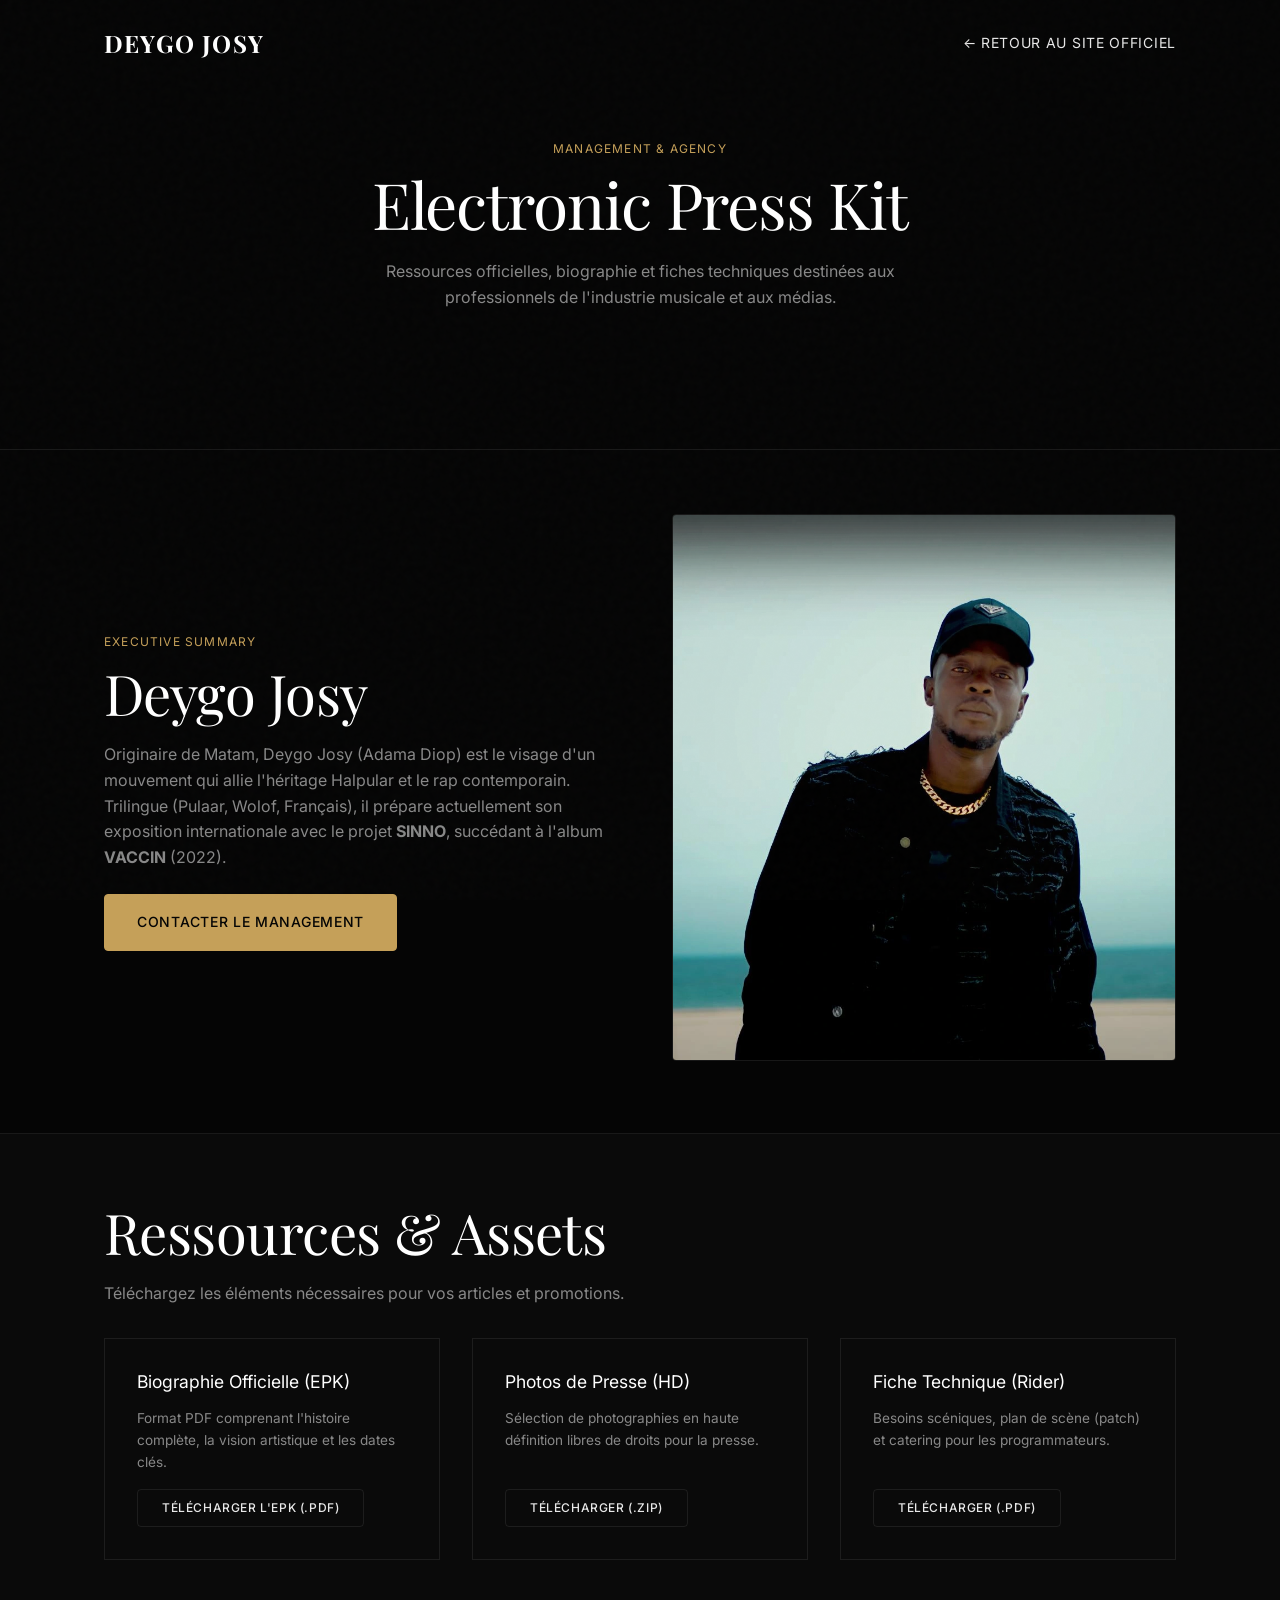
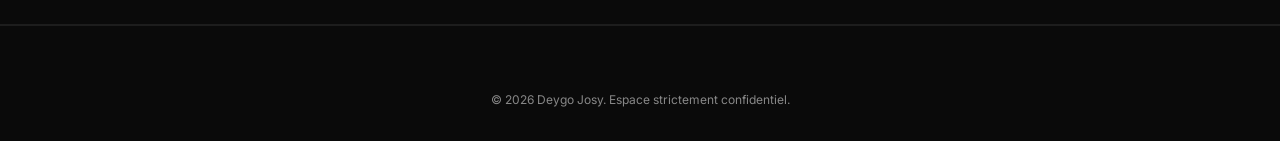
==== commit 6008e1d4: "Revise EPK HTML structure and resources Updated the EPK HTML file to include downloadable resources " ====
--- a/epk.html
+++ b/epk.html
@@ -78,22 +78,20 @@
 
                 <div class="asset-grid fade-up">
                     <div class="asset-card">
-                        <h3>Biographie Officielle</h3>
+                        <h3>Biographie Officielle (EPK)</h3>
                         <p>Format PDF comprenant l'histoire complète, la vision artistique et les dates clés.</p>
-                        <!-- Remplace le # par le lien de ton vrai fichier PDF -->
-                        <a href="#" class="btn btn-outline btn-small" download>Télécharger (.pdf)</a>
+                        <a href="Deygo_Josy_EPK_2026.pdf" class="btn btn-outline btn-small" download="Deygo_Josy_EPK_2026.pdf">Télécharger l'EPK (.pdf)</a>
                     </div>
                     <div class="asset-card">
                         <h3>Photos de Presse (HD)</h3>
                         <p>Sélection de photographies en haute définition libres de droits pour la presse.</p>
-                        <!-- Remplace le # par le lien de ton fichier ZIP contenant les photos -->
+                        <!-- Tu pourras mettre le nom de ton fichier zip ici plus tard -->
                         <a href="#" class="btn btn-outline btn-small" download>Télécharger (.zip)</a>
                     </div>
                     <div class="asset-card">
                         <h3>Fiche Technique (Rider)</h3>
                         <p>Besoins scéniques, plan de scène (patch) et catering pour les programmateurs.</p>
-                        <!-- Remplace le # par le lien de ton fichier PDF -->
-                        <a href="#" class="btn btn-outline btn-small" download>Télécharger (.pdf)</a>
+                        <a href="Deygo_Josy_Fiche_Technique.pdf" class="btn btn-outline btn-small" download="Deygo_Josy_Fiche_Technique.pdf">Télécharger (.pdf)</a>
                     </div>
                 </div>
             </div>
@@ -110,4 +108,4 @@
 
     <script src="script.js"></script>
 </body>
-</html>+</html>
--- a/style.css
+++ b/style.css
@@ -144,16 +144,31 @@
 .bio-text strong { color: #fff; font-weight: 500; }
 .portrait-frame { width: 100%; aspect-ratio: 3/4; border-radius: var(--radius-sm); border: 1px solid var(--color-border); object-fit: cover; }
 
-/* Vidéos & Galerie (Masonry) */
+/* Vidéos & Galerie Interactive */
 .video-container { width: 100%; aspect-ratio: 16/9; display: flex; align-items: center; justify-content: center; border: 1px solid var(--color-border); margin-bottom: 4rem; border-radius: var(--radius-sm); overflow: hidden; }
-.masonry-gallery { display: grid; grid-template-columns: repeat(auto-fit, minmax(200px, 1fr)); gap: 1rem; grid-auto-rows: 200px; }
-.masonry-item { border: 1px solid var(--color-border); border-radius: var(--radius-sm); overflow: hidden; }
-.masonry-item img { width: 100%; height: 100%; object-fit: cover; transition: transform var(--transition-fast); }
-.masonry-item:hover img { transform: scale(1.05); }
-@media (min-width: 768px) {
-    .masonry-item.tall { grid-row: span 2; }
-    .masonry-item.wide { grid-column: span 2; }
-}
+.swipe-indicator { display: none; }
+.gallery-grid { display: grid; grid-template-columns: repeat(auto-fit, minmax(200px, 1fr)); gap: 1rem; }
+.gallery-item { aspect-ratio: 1; border-radius: var(--radius-sm); overflow: hidden; cursor: pointer; border: 1px solid var(--color-border); }
+.gallery-item img { width: 100%; height: 100%; object-fit: cover; transition: transform var(--transition-fast); }
+.gallery-item:hover img { transform: scale(1.05); }
+
+/* Lightbox */
+.lightbox { position: fixed; top: 0; left: 0; width: 100%; height: 100%; background: rgba(5,5,5,0.98); z-index: 2000; display: flex; justify-content: center; align-items: center; opacity: 0; pointer-events: none; transition: opacity var(--transition-fast); }
+.lightbox.active { opacity: 1; pointer-events: all; }
+.lightbox-img { max-width: 90%; max-height: 90vh; border-radius: var(--radius-sm); border: 1px solid var(--color-border); box-shadow: 0 20px 50px rgba(0,0,0,0.5); }
+.lightbox-close, .lightbox-prev, .lightbox-next { position: absolute; background: none; border: none; color: #fff; font-size: 2.5rem; cursor: pointer; z-index: 2002; transition: color var(--transition-fast); font-family: var(--font-body); }
+.lightbox-close:hover, .lightbox-prev:hover, .lightbox-next:hover { color: var(--color-primary); }
+.lightbox-close { top: 20px; right: 30px; }
+.lightbox-prev { left: 20px; top: 50%; transform: translateY(-50%); }
+.lightbox-next { right: 20px; top: 50%; transform: translateY(-50%); }
+
+/* Section Actualités (News Card) */
+.news-card { display: grid; grid-template-columns: 1fr 2fr; gap: 2rem; align-items: center; background: var(--color-bg-alt); padding: 2rem; border: 1px solid var(--color-border); border-radius: var(--radius-sm); }
+.news-visual img { width: 100%; aspect-ratio: 1/1; object-fit: cover; border-radius: var(--radius-sm); border: 1px solid var(--color-border); }
+.news-content h3 { font-size: 1.5rem; margin-bottom: 1rem; }
+.news-content p { color: var(--color-text-muted); margin-bottom: 1.5rem; }
+.news-actions { display: flex; gap: 1rem; flex-wrap: wrap; }
+@media (max-width: 768px) { .news-card { grid-template-columns: 1fr; padding: 1.5rem; } }
 
 /* Espace Pro */
 .pro-grid { display: grid; grid-template-columns: repeat(auto-fit, minmax(300px, 1fr)); gap: 2rem; }
@@ -194,12 +209,21 @@
 .footer-bottom { border-top: 1px solid var(--color-border); padding-top: 2rem; text-align: center; font-size: 0.75rem; color: var(--color-text-muted); }
 
 /* ==========================================================================
-   ANIMATIONS & UTILITIES
+   ANIMATIONS & MOBILE
    ========================================================================== */
 .empty-state { text-align: center; color: var(--color-text-muted); font-style: italic; padding: 3rem; border: 1px dashed var(--color-border); }
 .fade-up { opacity: 0; transform: translateY(30px); transition: opacity var(--transition-slow), transform var(--transition-slow); will-change: opacity, transform; }
 .fade-up.is-visible { opacity: 1; transform: translateY(0); }
 
+@media (max-width: 768px) {
+    /* Styles galerie mobile */
+    .swipe-indicator { display: block; text-align: center; color: var(--color-primary); font-size: 0.8rem; margin-bottom: 1rem; animation: pulse 2s infinite; text-transform: uppercase; letter-spacing: 0.1em; }
+    @keyframes pulse { 0%, 100% { opacity: 0.5; } 50% { opacity: 1; } }
+    .gallery-grid { display: flex; overflow-x: auto; scroll-snap-type: x mandatory; padding-bottom: 1rem; gap: 1rem; scrollbar-width: none; }
+    .gallery-grid::-webkit-scrollbar { display: none; }
+    .gallery-item { flex: 0 0 80%; scroll-snap-align: center; }
+}
+
 @media (prefers-reduced-motion: reduce) {
     *, *::before, *::after { animation-duration: 0.01ms !important; animation-iteration-count: 1 !important; transition-duration: 0.01ms !important; scroll-behavior: auto !important; }
     .fade-up { opacity: 1; transform: none; transition: none; }
